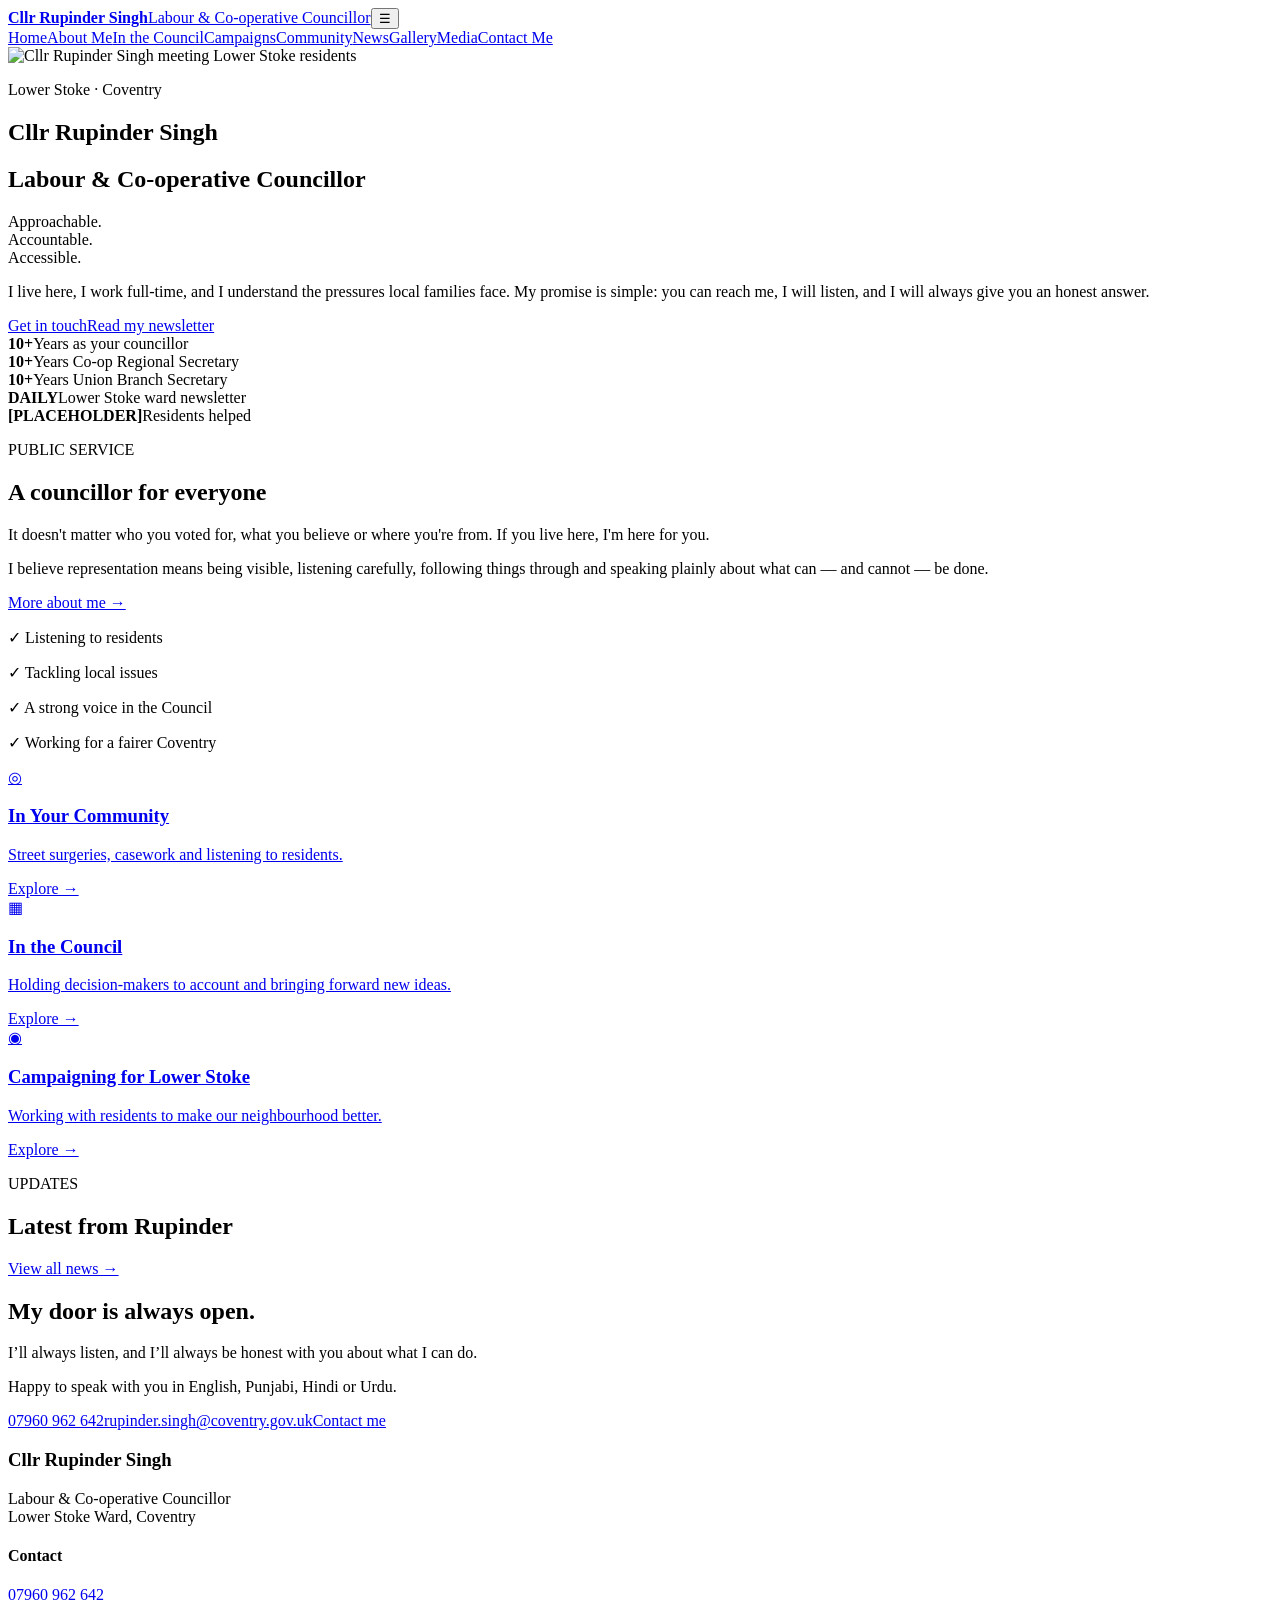
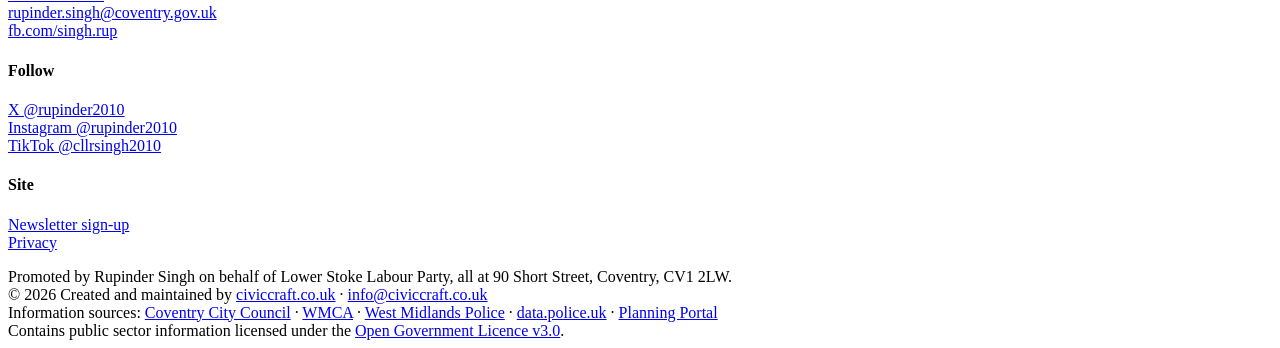
==== index.html @ ddaf294b "Add files via upload" ====
<!doctype html><html lang="en"><head><meta charset="utf-8"><meta name="viewport" content="width=device-width,initial-scale=1"><title>Home | Cllr Rupinder Singh</title><meta name="description" content="Cllr Rupinder Singh, Labour & Co-operative Councillor for Lower Stoke Ward, Coventry."><meta name="theme-color" content="#d5002b"><meta property="og:title" content="Home | Cllr Rupinder Singh"><meta property="og:description" content="Cllr Rupinder Singh, Labour & Co-operative Councillor for Lower Stoke Ward, Coventry."><meta property="og:type" content="website"><meta property="og:image" content="images/hero/rupinder-community.jpg"><meta name="twitter:card" content="summary_large_image"><link rel="icon" href="data:image/svg+xml,<svg xmlns=%22http://www.w3.org/2000/svg%22 viewBox=%220 0 100 100%22><rect width=%22100%22 height=%22100%22 rx=%2220%22 fill=%22%23d5002b%22/><text x=%2250%22 y=%2267%22 font-size=%2250%22 text-anchor=%22middle%22 fill=%22white%22 font-family=%22Arial%22>RS</text></svg>"><link rel="stylesheet" href="css/style.css"></head><body data-current="index.html"><header class="site-header"><a class="brand" href="index.html"><strong>Cllr Rupinder Singh</strong><span>Labour &amp; Co-operative Councillor</span></a><button class="menu" aria-label="Open navigation">☰</button><nav><a href="index.html" data-page="index.html">Home</a><a href="about.html" data-page="about.html">About Me</a><a href="council.html" data-page="council.html">In the Council</a><a href="campaigns.html" data-page="campaigns.html">Campaigns</a><a href="community.html" data-page="community.html">Community</a><a href="news.html" data-page="news.html">News</a><a href="gallery.html" data-page="gallery.html">Gallery</a><a href="media.html" data-page="media.html">Media</a><a class="contact-btn" href="contact.html">Contact Me</a></nav></header><main><section class="hero"><img src="images/hero/rupinder-community.jpg" alt="Cllr Rupinder Singh meeting Lower Stoke residents"><div class="hero-shade"></div><div class="hero-copy"><p class="eyebrow">Lower Stoke · Coventry</p><h1>Cllr Rupinder Singh</h1><h2>Labour &amp; Co-operative Councillor</h2><p class="tagline">Approachable.<br>Accountable.<br>Accessible.</p><p>I live here, I work full-time, and I understand the pressures local families face. My promise is simple: you can reach me, I will listen, and I will always give you an honest answer.</p><div class="actions"><a class="primary" href="contact.html">Get in touch</a><a class="secondary" href="news.html">Read my newsletter</a></div></div></section>
<section class="stats"><div><b>10+</b><span>Years as your councillor</span></div><div><b>10+</b><span>Years Co-op Regional Secretary</span></div><div><b>10+</b><span>Years Union Branch Secretary</span></div><div><b>DAILY</b><span>Lower Stoke ward newsletter</span></div><div><b data-residents-helped>[PLACEHOLDER]</b><span>Residents helped</span></div></section>
<section class="section split"><div><p class="eyebrow red">PUBLIC SERVICE</p><h2>A councillor for everyone</h2><p class="lead">It doesn't matter who you voted for, what you believe or where you're from. If you live here, I'm here for you.</p><p>I believe representation means being visible, listening carefully, following things through and speaking plainly about what can — and cannot — be done.</p><a class="text-link" href="about.html">More about me →</a></div><div class="values"><p>✓ Listening to residents</p><p>✓ Tackling local issues</p><p>✓ A strong voice in the Council</p><p>✓ Working for a fairer Coventry</p></div></section>
<section class="section cards"><a class="feature" href="community.html"><div class="icon">◎</div><h3>In Your Community</h3><p>Street surgeries, casework and listening to residents.</p><span>Explore →</span></a><a class="feature purple" href="council.html"><div class="icon">▦</div><h3>In the Council</h3><p>Holding decision-makers to account and bringing forward new ideas.</p><span>Explore →</span></a><a class="feature" href="campaigns.html"><div class="icon">◉</div><h3>Campaigning for Lower Stoke</h3><p>Working with residents to make our neighbourhood better.</p><span>Explore →</span></a></section>
<section class="section"><div class="section-head"><div><p class="eyebrow red">UPDATES</p><h2>Latest from Rupinder</h2></div><a href="news.html">View all news →</a></div><div id="latest-news" class="news-grid"></div></section>
<section class="open-door"><div><h2>My door is always open.</h2><p>I’ll always listen, and I’ll always be honest with you about what I can do.</p><p>Happy to speak with you in English, Punjabi, Hindi or Urdu.</p></div><div><a href="tel:+447960962642">07960 962 642</a><a href="mailto:rupinder.singh@coventry.gov.uk">rupinder.singh@coventry.gov.uk</a><a class="white-btn" href="contact.html">Contact me</a></div></section></main><footer><div class="footer-main"><div><h3>Cllr Rupinder Singh</h3><p>Labour &amp; Co-operative Councillor<br>Lower Stoke Ward, Coventry</p></div><div><h4>Contact</h4><p><a href="tel:+447960962642">07960 962 642</a><br><a href="mailto:rupinder.singh@coventry.gov.uk">rupinder.singh@coventry.gov.uk</a><br><a target="_blank" rel="noopener" href="https://www.facebook.com/singh.rup">fb.com/singh.rup</a></p></div><div><h4>Follow</h4><p><a target="_blank" rel="noopener" href="https://x.com/rupinder2010">X @rupinder2010</a><br><a target="_blank" rel="noopener" href="https://www.instagram.com/rupinder2010">Instagram @rupinder2010</a><br><a target="_blank" rel="noopener" href="https://www.tiktok.com/@cllrsingh2010">TikTok @cllrsingh2010</a></p></div><div><h4>Site</h4><p><a href="news.html#newsletter">Newsletter sign-up</a><br><a href="privacy.html">Privacy</a></p></div></div><div class="imprint">Promoted by Rupinder Singh on behalf of Lower Stoke Labour Party, all at 90 Short Street, Coventry, CV1 2LW.</div><div class="credits">© 2026 Created and maintained by <a target="_blank" rel="noopener" href="https://www.civiccraft.co.uk/">civiccraft.co.uk</a> · <a href="mailto:info@civiccraft.co.uk">info@civiccraft.co.uk</a><br>Information sources: <a target="_blank" rel="noopener" href="https://www.coventry.gov.uk/">Coventry City Council</a> · <a target="_blank" rel="noopener" href="https://www.wmca.org.uk/">WMCA</a> · <a target="_blank" rel="noopener" href="https://www.westmidlands.police.uk/">West Midlands Police</a> · <a target="_blank" rel="noopener" href="https://data.police.uk/">data.police.uk</a> · <a target="_blank" rel="noopener" href="https://www.planningportal.co.uk/">Planning Portal</a><br>Contains public sector information licensed under the <a target="_blank" rel="noopener" href="https://www.nationalarchives.gov.uk/doc/open-government-licence/version/3/">Open Government Licence v3.0</a>.</div></footer><script src="js/content.js"></script><script src="js/main.js"></script></body></html>
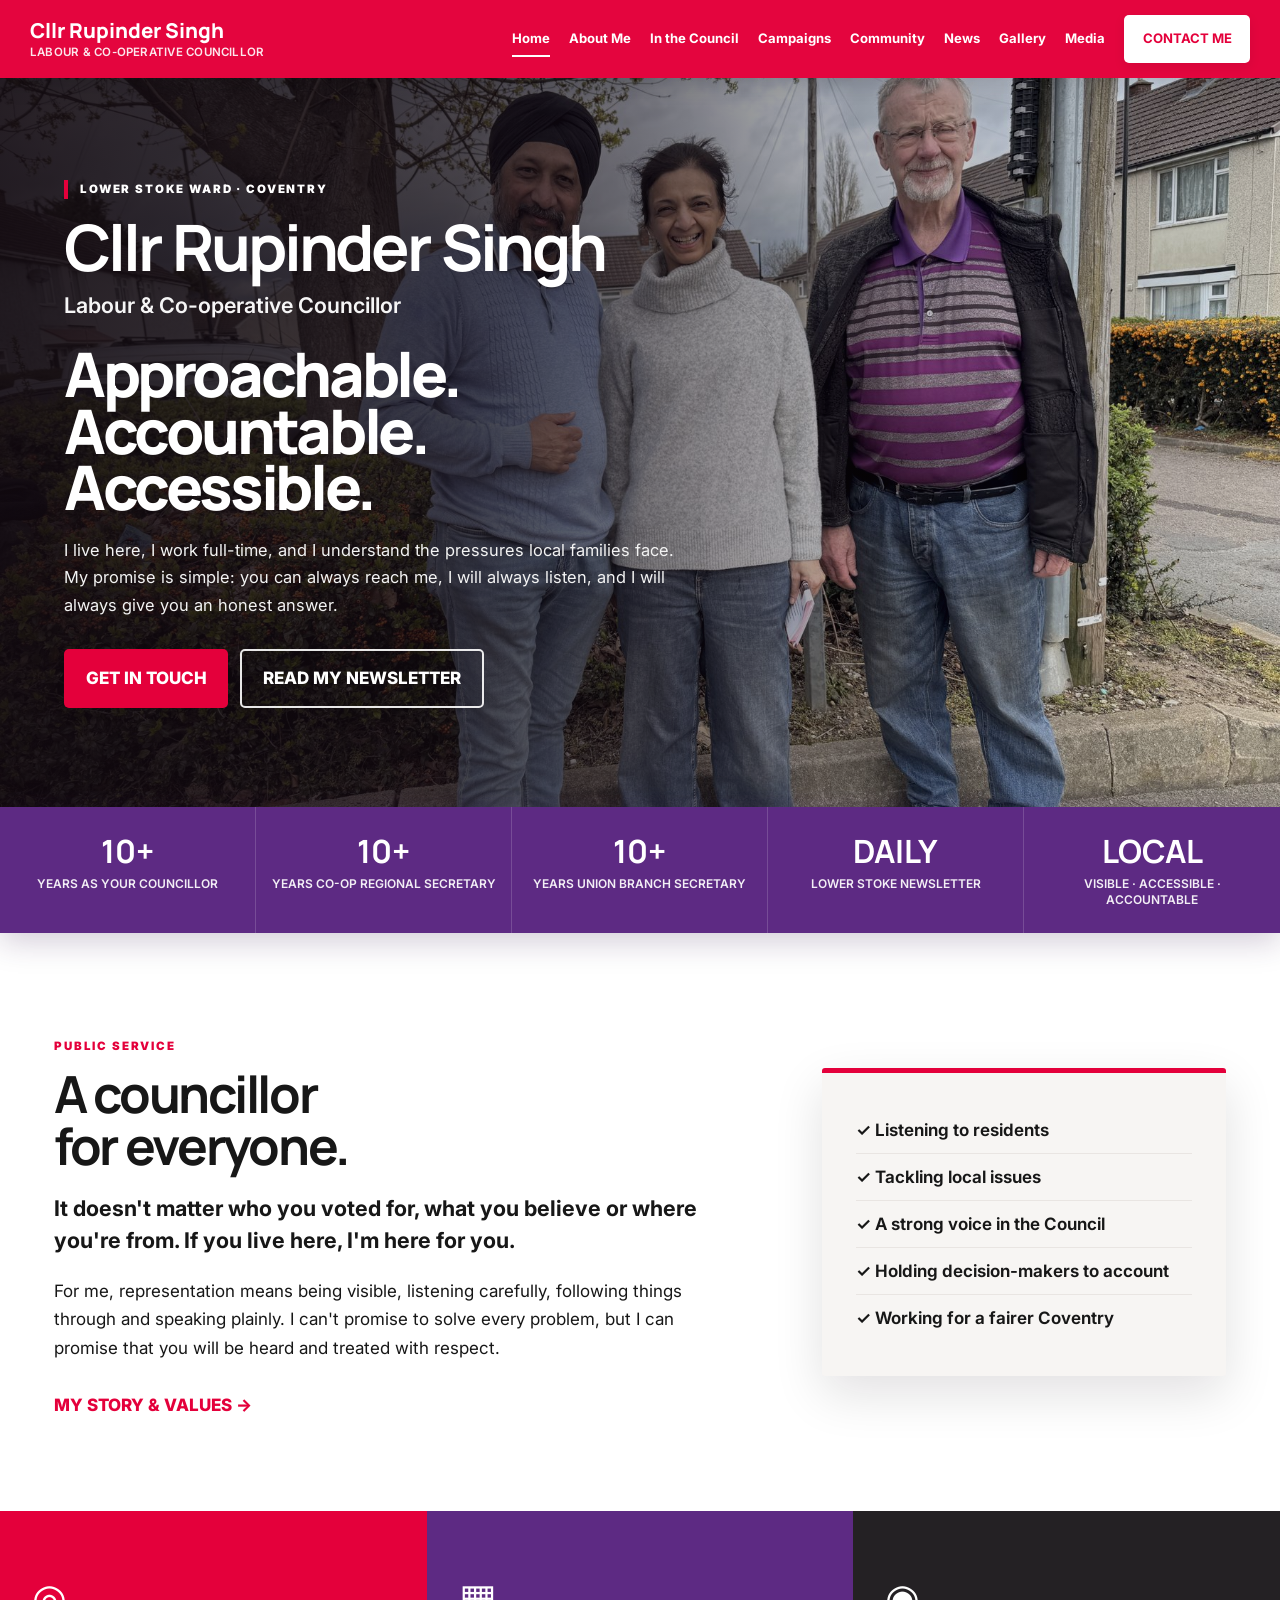
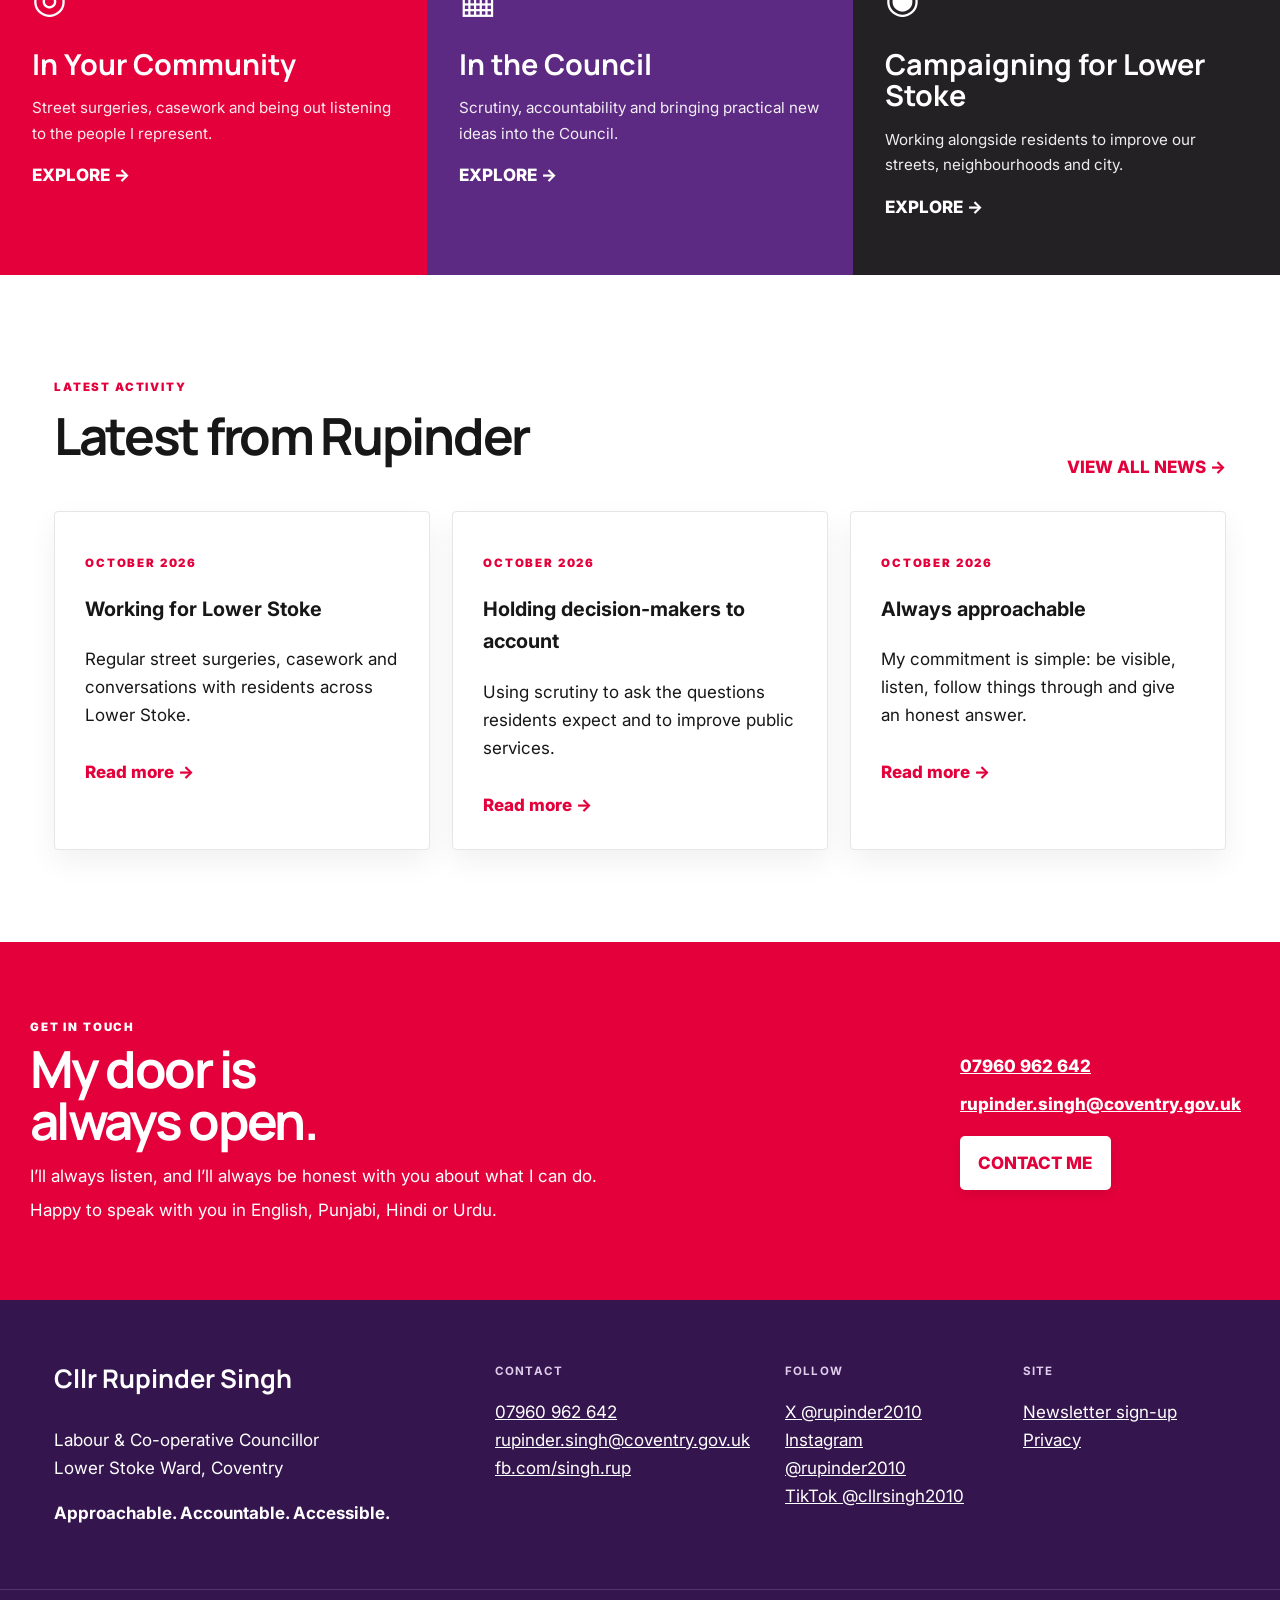
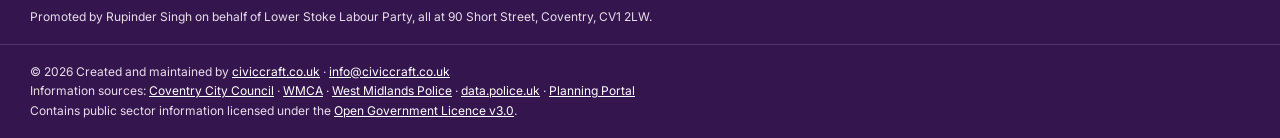
==== commit 8c445323: "Refine homepage to approved mockup layout" ====
--- a/index.html
+++ b/index.html
@@ -1,6 +1 @@
-<!doctype html><html lang="en"><head><meta charset="utf-8"><meta name="viewport" content="width=device-width,initial-scale=1"><title>Home | Cllr Rupinder Singh</title><meta name="description" content="Cllr Rupinder Singh, Labour & Co-operative Councillor for Lower Stoke Ward, Coventry."><meta name="theme-color" content="#d5002b"><meta property="og:title" content="Home | Cllr Rupinder Singh"><meta property="og:description" content="Cllr Rupinder Singh, Labour & Co-operative Councillor for Lower Stoke Ward, Coventry."><meta property="og:type" content="website"><meta property="og:image" content="images/hero/rupinder-community.jpg"><meta name="twitter:card" content="summary_large_image"><link rel="icon" href="data:image/svg+xml,<svg xmlns=%22http://www.w3.org/2000/svg%22 viewBox=%220 0 100 100%22><rect width=%22100%22 height=%22100%22 rx=%2220%22 fill=%22%23d5002b%22/><text x=%2250%22 y=%2267%22 font-size=%2250%22 text-anchor=%22middle%22 fill=%22white%22 font-family=%22Arial%22>RS</text></svg>"><link rel="stylesheet" href="css/style.css"></head><body data-current="index.html"><header class="site-header"><a class="brand" href="index.html"><strong>Cllr Rupinder Singh</strong><span>Labour &amp; Co-operative Councillor</span></a><button class="menu" aria-label="Open navigation">☰</button><nav><a href="index.html" data-page="index.html">Home</a><a href="about.html" data-page="about.html">About Me</a><a href="council.html" data-page="council.html">In the Council</a><a href="campaigns.html" data-page="campaigns.html">Campaigns</a><a href="community.html" data-page="community.html">Community</a><a href="news.html" data-page="news.html">News</a><a href="gallery.html" data-page="gallery.html">Gallery</a><a href="media.html" data-page="media.html">Media</a><a class="contact-btn" href="contact.html">Contact Me</a></nav></header><main><section class="hero"><img src="images/hero/rupinder-community.jpg" alt="Cllr Rupinder Singh meeting Lower Stoke residents"><div class="hero-shade"></div><div class="hero-copy"><p class="eyebrow">Lower Stoke · Coventry</p><h1>Cllr Rupinder Singh</h1><h2>Labour &amp; Co-operative Councillor</h2><p class="tagline">Approachable.<br>Accountable.<br>Accessible.</p><p>I live here, I work full-time, and I understand the pressures local families face. My promise is simple: you can reach me, I will listen, and I will always give you an honest answer.</p><div class="actions"><a class="primary" href="contact.html">Get in touch</a><a class="secondary" href="news.html">Read my newsletter</a></div></div></section>
-<section class="stats"><div><b>10+</b><span>Years as your councillor</span></div><div><b>10+</b><span>Years Co-op Regional Secretary</span></div><div><b>10+</b><span>Years Union Branch Secretary</span></div><div><b>DAILY</b><span>Lower Stoke ward newsletter</span></div><div><b data-residents-helped>[PLACEHOLDER]</b><span>Residents helped</span></div></section>
-<section class="section split"><div><p class="eyebrow red">PUBLIC SERVICE</p><h2>A councillor for everyone</h2><p class="lead">It doesn't matter who you voted for, what you believe or where you're from. If you live here, I'm here for you.</p><p>I believe representation means being visible, listening carefully, following things through and speaking plainly about what can — and cannot — be done.</p><a class="text-link" href="about.html">More about me →</a></div><div class="values"><p>✓ Listening to residents</p><p>✓ Tackling local issues</p><p>✓ A strong voice in the Council</p><p>✓ Working for a fairer Coventry</p></div></section>
-<section class="section cards"><a class="feature" href="community.html"><div class="icon">◎</div><h3>In Your Community</h3><p>Street surgeries, casework and listening to residents.</p><span>Explore →</span></a><a class="feature purple" href="council.html"><div class="icon">▦</div><h3>In the Council</h3><p>Holding decision-makers to account and bringing forward new ideas.</p><span>Explore →</span></a><a class="feature" href="campaigns.html"><div class="icon">◉</div><h3>Campaigning for Lower Stoke</h3><p>Working with residents to make our neighbourhood better.</p><span>Explore →</span></a></section>
-<section class="section"><div class="section-head"><div><p class="eyebrow red">UPDATES</p><h2>Latest from Rupinder</h2></div><a href="news.html">View all news →</a></div><div id="latest-news" class="news-grid"></div></section>
-<section class="open-door"><div><h2>My door is always open.</h2><p>I’ll always listen, and I’ll always be honest with you about what I can do.</p><p>Happy to speak with you in English, Punjabi, Hindi or Urdu.</p></div><div><a href="tel:+447960962642">07960 962 642</a><a href="mailto:rupinder.singh@coventry.gov.uk">rupinder.singh@coventry.gov.uk</a><a class="white-btn" href="contact.html">Contact me</a></div></section></main><footer><div class="footer-main"><div><h3>Cllr Rupinder Singh</h3><p>Labour &amp; Co-operative Councillor<br>Lower Stoke Ward, Coventry</p></div><div><h4>Contact</h4><p><a href="tel:+447960962642">07960 962 642</a><br><a href="mailto:rupinder.singh@coventry.gov.uk">rupinder.singh@coventry.gov.uk</a><br><a target="_blank" rel="noopener" href="https://www.facebook.com/singh.rup">fb.com/singh.rup</a></p></div><div><h4>Follow</h4><p><a target="_blank" rel="noopener" href="https://x.com/rupinder2010">X @rupinder2010</a><br><a target="_blank" rel="noopener" href="https://www.instagram.com/rupinder2010">Instagram @rupinder2010</a><br><a target="_blank" rel="noopener" href="https://www.tiktok.com/@cllrsingh2010">TikTok @cllrsingh2010</a></p></div><div><h4>Site</h4><p><a href="news.html#newsletter">Newsletter sign-up</a><br><a href="privacy.html">Privacy</a></p></div></div><div class="imprint">Promoted by Rupinder Singh on behalf of Lower Stoke Labour Party, all at 90 Short Street, Coventry, CV1 2LW.</div><div class="credits">© 2026 Created and maintained by <a target="_blank" rel="noopener" href="https://www.civiccraft.co.uk/">civiccraft.co.uk</a> · <a href="mailto:info@civiccraft.co.uk">info@civiccraft.co.uk</a><br>Information sources: <a target="_blank" rel="noopener" href="https://www.coventry.gov.uk/">Coventry City Council</a> · <a target="_blank" rel="noopener" href="https://www.wmca.org.uk/">WMCA</a> · <a target="_blank" rel="noopener" href="https://www.westmidlands.police.uk/">West Midlands Police</a> · <a target="_blank" rel="noopener" href="https://data.police.uk/">data.police.uk</a> · <a target="_blank" rel="noopener" href="https://www.planningportal.co.uk/">Planning Portal</a><br>Contains public sector information licensed under the <a target="_blank" rel="noopener" href="https://www.nationalarchives.gov.uk/doc/open-government-licence/version/3/">Open Government Licence v3.0</a>.</div></footer><script src="js/content.js"></script><script src="js/main.js"></script></body></html>+<!doctype html><html lang="en"><head><meta charset="utf-8"><meta name="viewport" content="width=device-width,initial-scale=1"><title>Cllr Rupinder Singh | Lower Stoke, Coventry</title><meta name="description" content="Cllr Rupinder Singh, Labour & Co-operative Councillor for Lower Stoke Ward, Coventry. Approachable. Accountable. Accessible."><meta name="theme-color" content="#e4003b"><meta property="og:title" content="Cllr Rupinder Singh"><meta property="og:description" content="Labour & Co-operative Councillor for Lower Stoke Ward, Coventry."><meta property="og:type" content="website"><meta property="og:image" content="images/hero/rupinder-community.jpg"><meta name="twitter:card" content="summary_large_image"><link rel="icon" href="data:image/svg+xml,<svg xmlns=%22http://www.w3.org/2000/svg%22 viewBox=%220 0 100 100%22><rect width=%22100%22 height=%22100%22 rx=%2215%22 fill=%22%23e4003b%22/><text x=%2250%22 y=%2267%22 font-size=%2250%22 text-anchor=%22middle%22 fill=%22white%22 font-family=%22Arial%22>RS</text></svg>"><link rel="stylesheet" href="css/style.css"></head><body data-current="index.html"><header class="site-header"><a class="brand" href="index.html"><strong>Cllr Rupinder Singh</strong><span>LABOUR &amp; CO-OPERATIVE COUNCILLOR</span></a><button class="menu" aria-label="Open navigation">☰</button><nav><a href="index.html" data-page="index.html">Home</a><a href="about.html" data-page="about.html">About Me</a><a href="council.html" data-page="council.html">In the Council</a><a href="campaigns.html" data-page="campaigns.html">Campaigns</a><a href="community.html" data-page="community.html">Community</a><a href="news.html" data-page="news.html">News</a><a href="gallery.html" data-page="gallery.html">Gallery</a><a href="media.html" data-page="media.html">Media</a><a class="contact-btn" href="contact.html">CONTACT ME</a></nav></header><main><section class="hero"><img src="images/hero/rupinder-community.jpg" alt="Cllr Rupinder Singh in the community"><div class="hero-shade"></div><div class="hero-copy"><p class="eyebrow">LOWER STOKE WARD · COVENTRY</p><h1>Cllr Rupinder Singh</h1><h2>Labour &amp; Co-operative Councillor</h2><p class="tagline">Approachable.<br>Accountable.<br>Accessible.</p><p>I live here, I work full-time, and I understand the pressures local families face. My promise is simple: you can always reach me, I will always listen, and I will always give you an honest answer.</p><div class="actions"><a class="primary" href="contact.html">GET IN TOUCH</a><a class="secondary" href="news.html">READ MY NEWSLETTER</a></div></div></section><section class="stats"><div><b>10+</b><span>YEARS AS YOUR COUNCILLOR</span></div><div><b>10+</b><span>YEARS CO-OP REGIONAL SECRETARY</span></div><div><b>10+</b><span>YEARS UNION BRANCH SECRETARY</span></div><div><b>DAILY</b><span>LOWER STOKE NEWSLETTER</span></div><div><b>LOCAL</b><span>VISIBLE · ACCESSIBLE · ACCOUNTABLE</span></div></section><section class="section split"><div><p class="eyebrow red">PUBLIC SERVICE</p><h2>A councillor<br>for everyone.</h2><p class="lead">It doesn't matter who you voted for, what you believe or where you're from. If you live here, I'm here for you.</p><p>For me, representation means being visible, listening carefully, following things through and speaking plainly. I can't promise to solve every problem, but I can promise that you will be heard and treated with respect.</p><a class="text-link" href="about.html">MY STORY &amp; VALUES →</a></div><div class="values"><p>✓ Listening to residents</p><p>✓ Tackling local issues</p><p>✓ A strong voice in the Council</p><p>✓ Holding decision-makers to account</p><p>✓ Working for a fairer Coventry</p></div></section><section class="section cards"><a class="feature" href="community.html"><div class="icon">◎</div><h3>In Your Community</h3><p>Street surgeries, casework and being out listening to the people I represent.</p><span>EXPLORE →</span></a><a class="feature purple" href="council.html"><div class="icon">▦</div><h3>In the Council</h3><p>Scrutiny, accountability and bringing practical new ideas into the Council.</p><span>EXPLORE →</span></a><a class="feature" href="campaigns.html"><div class="icon">◉</div><h3>Campaigning for Lower Stoke</h3><p>Working alongside residents to improve our streets, neighbourhoods and city.</p><span>EXPLORE →</span></a></section><section class="section"><div class="section-head"><div><p class="eyebrow red">LATEST ACTIVITY</p><h2>Latest from Rupinder</h2></div><a href="news.html">VIEW ALL NEWS →</a></div><div id="latest-news" class="news-grid"></div></section><section class="open-door"><div><p class="eyebrow">GET IN TOUCH</p><h2>My door is<br>always open.</h2><p>I’ll always listen, and I’ll always be honest with you about what I can do.</p><p>Happy to speak with you in English, Punjabi, Hindi or Urdu.</p></div><div><a href="tel:+447960962642">07960 962 642</a><a href="mailto:rupinder.singh@coventry.gov.uk">rupinder.singh@coventry.gov.uk</a><a class="white-btn" href="contact.html">CONTACT ME</a></div></section></main><footer><div class="footer-main"><div><h3>Cllr Rupinder Singh</h3><p>Labour &amp; Co-operative Councillor<br>Lower Stoke Ward, Coventry</p><p><strong>Approachable. Accountable. Accessible.</strong></p></div><div><h4>Contact</h4><p><a href="tel:+447960962642">07960 962 642</a><br><a href="mailto:rupinder.singh@coventry.gov.uk">rupinder.singh@coventry.gov.uk</a><br><a target="_blank" rel="noopener" href="https://www.facebook.com/singh.rup">fb.com/singh.rup</a></p></div><div><h4>Follow</h4><p><a target="_blank" rel="noopener" href="https://x.com/rupinder2010">X @rupinder2010</a><br><a target="_blank" rel="noopener" href="https://www.instagram.com/rupinder2010">Instagram @rupinder2010</a><br><a target="_blank" rel="noopener" href="https://www.tiktok.com/@cllrsingh2010">TikTok @cllrsingh2010</a></p></div><div><h4>Site</h4><p><a href="news.html#newsletter">Newsletter sign-up</a><br><a href="privacy.html">Privacy</a></p></div></div><div class="imprint">Promoted by Rupinder Singh on behalf of Lower Stoke Labour Party, all at 90 Short Street, Coventry, CV1 2LW.</div><div class="credits">© 2026 Created and maintained by <a target="_blank" rel="noopener" href="https://www.civiccraft.co.uk/">civiccraft.co.uk</a> · <a href="mailto:info@civiccraft.co.uk">info@civiccraft.co.uk</a><br>Information sources: <a target="_blank" rel="noopener" href="https://www.coventry.gov.uk/">Coventry City Council</a> · <a target="_blank" rel="noopener" href="https://www.wmca.org.uk/">WMCA</a> · <a target="_blank" rel="noopener" href="https://www.westmidlands.police.uk/">West Midlands Police</a> · <a target="_blank" rel="noopener" href="https://data.police.uk/">data.police.uk</a> · <a target="_blank" rel="noopener" href="https://www.planningportal.co.uk/">Planning Portal</a><br>Contains public sector information licensed under the <a target="_blank" rel="noopener" href="https://www.nationalarchives.gov.uk/doc/open-government-licence/version/3/">Open Government Licence v3.0</a>.</div></footer><script src="js/content.js"></script><script src="js/main.js"></script></body></html>
--- a/css/style.css
+++ b/css/style.css
@@ -0,0 +1,2 @@
+@import url('https://fonts.googleapis.com/css2?family=Inter:wght@400;500;600;700;800;900&family=Manrope:wght@700;800&display=swap');
+:root{--red:#e4003b;--red-dark:#bd0031;--purple:#5d2a83;--purple-dark:#35154e;--ink:#171717;--muted:#666;--paper:#fff;--soft:#f7f5f3;--line:#e9e5e2;--max:1220px;--shadow:0 18px 50px rgba(20,10,20,.12)}*{box-sizing:border-box}html{scroll-behavior:smooth}body{margin:0;font-family:Inter,Arial,sans-serif;color:var(--ink);background:#fff;line-height:1.65;font-size:17px}a{color:inherit}img{max-width:100%;display:block}.site-header{position:sticky;top:0;z-index:100;min-height:78px;display:flex;align-items:center;justify-content:space-between;padding:10px max(24px,calc((100% - var(--max))/2));background:rgba(228,0,59,.98);color:#fff;box-shadow:0 5px 22px rgba(0,0,0,.14);backdrop-filter:blur(10px)}.brand{text-decoration:none;line-height:1.08}.brand strong{display:block;font-family:Manrope,sans-serif;font-size:1.28rem;font-weight:800}.brand span{font-size:.72rem;font-weight:600;opacity:.9;letter-spacing:.02em}.site-header nav{display:flex;gap:19px;align-items:center}.site-header nav a{text-decoration:none;font-size:.82rem;font-weight:700;position:relative}.site-header nav a:not(.contact-btn):after{content:'';position:absolute;left:0;right:100%;bottom:-7px;height:2px;background:#fff;transition:.2s}.site-header nav a:hover:after,.site-header nav a[aria-current=page]:after{right:0}.contact-btn,.primary,.white-btn{display:inline-flex;align-items:center;justify-content:center;padding:.8rem 1.15rem;border-radius:5px;background:#fff;color:var(--red)!important;text-decoration:none;font-weight:800;box-shadow:0 4px 12px rgba(0,0,0,.08)}.menu{display:none;background:transparent;color:#fff;border:0;font-size:1.8rem}.hero{min-height:730px;position:relative;display:flex;align-items:center;overflow:hidden;background:#262126}.hero>img{position:absolute;inset:0;width:100%;height:100%;object-fit:cover;object-position:center 38%;filter:saturate(.95) contrast(1.03)}.hero-shade{position:absolute;inset:0;background:linear-gradient(90deg,rgba(17,9,15,.91) 0%,rgba(17,9,15,.76) 36%,rgba(17,9,15,.34) 64%,rgba(17,9,15,.06) 100%)}.hero-copy{position:relative;z-index:2;width:min(720px,92%);margin-left:max(5%,calc((100% - var(--max))/2));color:#fff;padding:80px 0 90px}.hero .eyebrow{display:inline-block;border-left:4px solid var(--red);padding-left:12px;margin-bottom:12px}.hero h1{font-family:Manrope,sans-serif;font-size:clamp(2.7rem,5vw,4.9rem);line-height:.98;letter-spacing:-.045em;margin:.08em 0 .12em}.hero h2{font-size:clamp(1rem,1.8vw,1.35rem);font-weight:600;margin:.6rem 0 1.4rem;opacity:.96}.tagline{font-family:Manrope,sans-serif;font-size:clamp(2.2rem,4.8vw,4.35rem);font-weight:800;line-height:.92;letter-spacing:-.055em;margin:.35em 0}.tagline br{display:block}.hero-copy>p:not(.eyebrow):not(.tagline){max-width:620px;font-size:1.03rem;color:#f3f3f3}.eyebrow{font-weight:900;letter-spacing:.16em;text-transform:uppercase;font-size:.72rem}.red{color:var(--red)}.actions{display:flex;gap:12px;flex-wrap:wrap;margin-top:30px}.primary{background:var(--red);color:#fff!important;padding:.9rem 1.35rem}.primary:hover{background:var(--red-dark)}.secondary{padding:.84rem 1.3rem;border:2px solid rgba(255,255,255,.9);border-radius:5px;color:#fff;text-decoration:none;font-weight:800;transition:.2s}.secondary:hover{background:#fff;color:var(--ink)}.stats{position:relative;z-index:5;margin-top:-1px;display:grid;grid-template-columns:repeat(5,1fr);background:var(--purple);color:#fff;text-align:center;box-shadow:0 8px 30px rgba(49,19,73,.22)}.stats div{padding:28px 14px 26px;border-right:1px solid rgba(255,255,255,.16)}.stats div:last-child{border:0}.stats b{display:block;font-family:Manrope,sans-serif;font-size:2rem;line-height:1;margin-bottom:9px}.stats span{display:block;font-size:.75rem;font-weight:600;line-height:1.3;opacity:.92}.section{max-width:var(--max);margin:auto;padding:92px 24px}.split{display:grid;grid-template-columns:1.35fr .8fr;gap:85px;align-items:center}.section h2,.content h2{font-family:Manrope,sans-serif;font-size:clamp(2.25rem,4vw,3.65rem);letter-spacing:-.045em;line-height:1.02;margin:.18em 0 .4em}.lead{font-size:1.35rem;font-weight:700;line-height:1.45}.values{background:var(--soft);padding:34px;border-radius:3px;border-top:5px solid var(--red);box-shadow:var(--shadow)}.values p{padding:9px 0;margin:0;border-bottom:1px solid var(--line);font-weight:650}.values p:last-child{border:0}.text-link{display:inline-block;margin-top:12px;color:var(--red);font-weight:800;text-decoration:none}.cards{max-width:none;padding:0;display:grid;grid-template-columns:repeat(3,1fr);gap:0}.feature{min-height:330px;padding:54px max(32px,calc((100vw - var(--max))/6));border-radius:0;background:var(--red);color:#fff;text-decoration:none;box-shadow:none;transition:transform .25s,filter .25s}.feature:nth-child(3){background:#242124}.feature.purple{background:var(--purple)}.feature:hover{filter:brightness(.94);transform:translateY(-5px);z-index:2}.feature h3{font-family:Manrope,sans-serif;font-size:1.8rem;line-height:1.1;margin:18px 0 12px}.feature p{font-size:.95rem;opacity:.92}.feature span{font-weight:800}.icon{font-size:2.5rem}.section-head{display:flex;justify-content:space-between;align-items:end;margin-bottom:30px}.section-head a{color:var(--red);font-weight:800;text-decoration:none}.news-grid{display:grid;grid-template-columns:repeat(3,1fr);gap:22px}.news-card{padding:30px;background:#fff;border:1px solid var(--line);border-radius:4px;box-shadow:0 12px 30px rgba(0,0,0,.06);transition:.2s}.news-card:hover{transform:translateY(-4px);box-shadow:var(--shadow)}.open-door{background:var(--red);color:#fff;padding:70px max(24px,calc((100% - var(--max))/2));display:flex;justify-content:space-between;align-items:center;gap:60px}.open-door h2{font-family:Manrope,sans-serif;font-size:clamp(2.4rem,4vw,4rem);letter-spacing:-.05em;line-height:1;margin:0 0 16px}.open-door p{max-width:650px;margin:6px 0}.open-door div:last-child{display:flex;min-width:290px;flex-direction:column;gap:10px;align-items:flex-start}.open-door a{font-weight:800}.white-btn{margin-top:8px;text-decoration:none}footer{background:var(--purple-dark);color:#fff}.footer-main{max-width:var(--max);margin:auto;padding:58px 24px 45px;display:grid;grid-template-columns:2fr repeat(3,1fr);gap:35px}.footer-main h3{font-family:Manrope,sans-serif;font-size:1.6rem;margin-top:0}.footer-main h4{margin-top:4px;text-transform:uppercase;letter-spacing:.1em;font-size:.72rem;color:#dfcdec}footer a{color:#fff}.imprint,.credits{padding:17px max(24px,calc((100% - var(--max))/2));border-top:1px solid rgba(255,255,255,.14);font-size:.75rem;color:#e7ddeb}.page-hero{padding:100px max(24px,calc((100% - var(--max))/2));background:linear-gradient(125deg,var(--purple-dark),var(--purple));color:#fff}.page-hero h1{font-family:Manrope,sans-serif;font-size:clamp(3rem,6vw,5.6rem);letter-spacing:-.055em;line-height:.95;margin:0}.page-hero p{max-width:700px;font-size:1.15rem}.content{max-width:var(--max);margin:auto;padding:75px 24px}.content-grid{display:grid;grid-template-columns:repeat(3,1fr);gap:22px}.card{background:var(--soft);padding:30px;border-radius:4px;border-top:4px solid var(--red)}.gallery-grid{columns:3 280px;column-gap:18px}.gallery-grid img{margin-bottom:18px;border-radius:3px;width:100%}@media(max-width:980px){.menu{display:block}.site-header nav{display:none;position:absolute;top:100%;left:0;right:0;background:var(--red);padding:22px 24px;flex-direction:column;align-items:flex-start;box-shadow:0 10px 20px #0003}.site-header nav.open{display:flex}.hero{min-height:680px}.hero-shade{background:linear-gradient(90deg,rgba(15,8,13,.9),rgba(15,8,13,.48))}.stats{grid-template-columns:repeat(2,1fr)}.stats div:last-child{grid-column:1/-1}.split,.content-grid,.footer-main{grid-template-columns:1fr}.cards{grid-template-columns:1fr}.feature{min-height:auto;padding:45px 28px}.news-grid{grid-template-columns:1fr}.open-door{flex-direction:column;align-items:flex-start}}@media(max-width:600px){body{font-size:16px}.site-header{min-height:68px}.brand strong{font-size:1.08rem}.brand span{font-size:.65rem}.hero{min-height:720px;align-items:flex-end}.hero>img{object-position:62% center}.hero-shade{background:linear-gradient(0deg,rgba(15,8,13,.97) 0%,rgba(15,8,13,.78) 52%,rgba(15,8,13,.2) 100%)}.hero-copy{padding:185px 0 50px;margin:0 auto;width:88%}.hero h1{font-size:2.55rem}.tagline{font-size:2.65rem}.stats div{padding:23px 10px}.section{padding:68px 22px}.split{gap:38px}.section-head{align-items:flex-start;gap:15px;flex-direction:column}.open-door{padding-top:55px;padding-bottom:55px}.page-hero{padding-top:70px;padding-bottom:70px}.content{padding:55px 22px}}@media(prefers-reduced-motion:reduce){html{scroll-behavior:auto}*{animation:none!important;transition:none!important}}
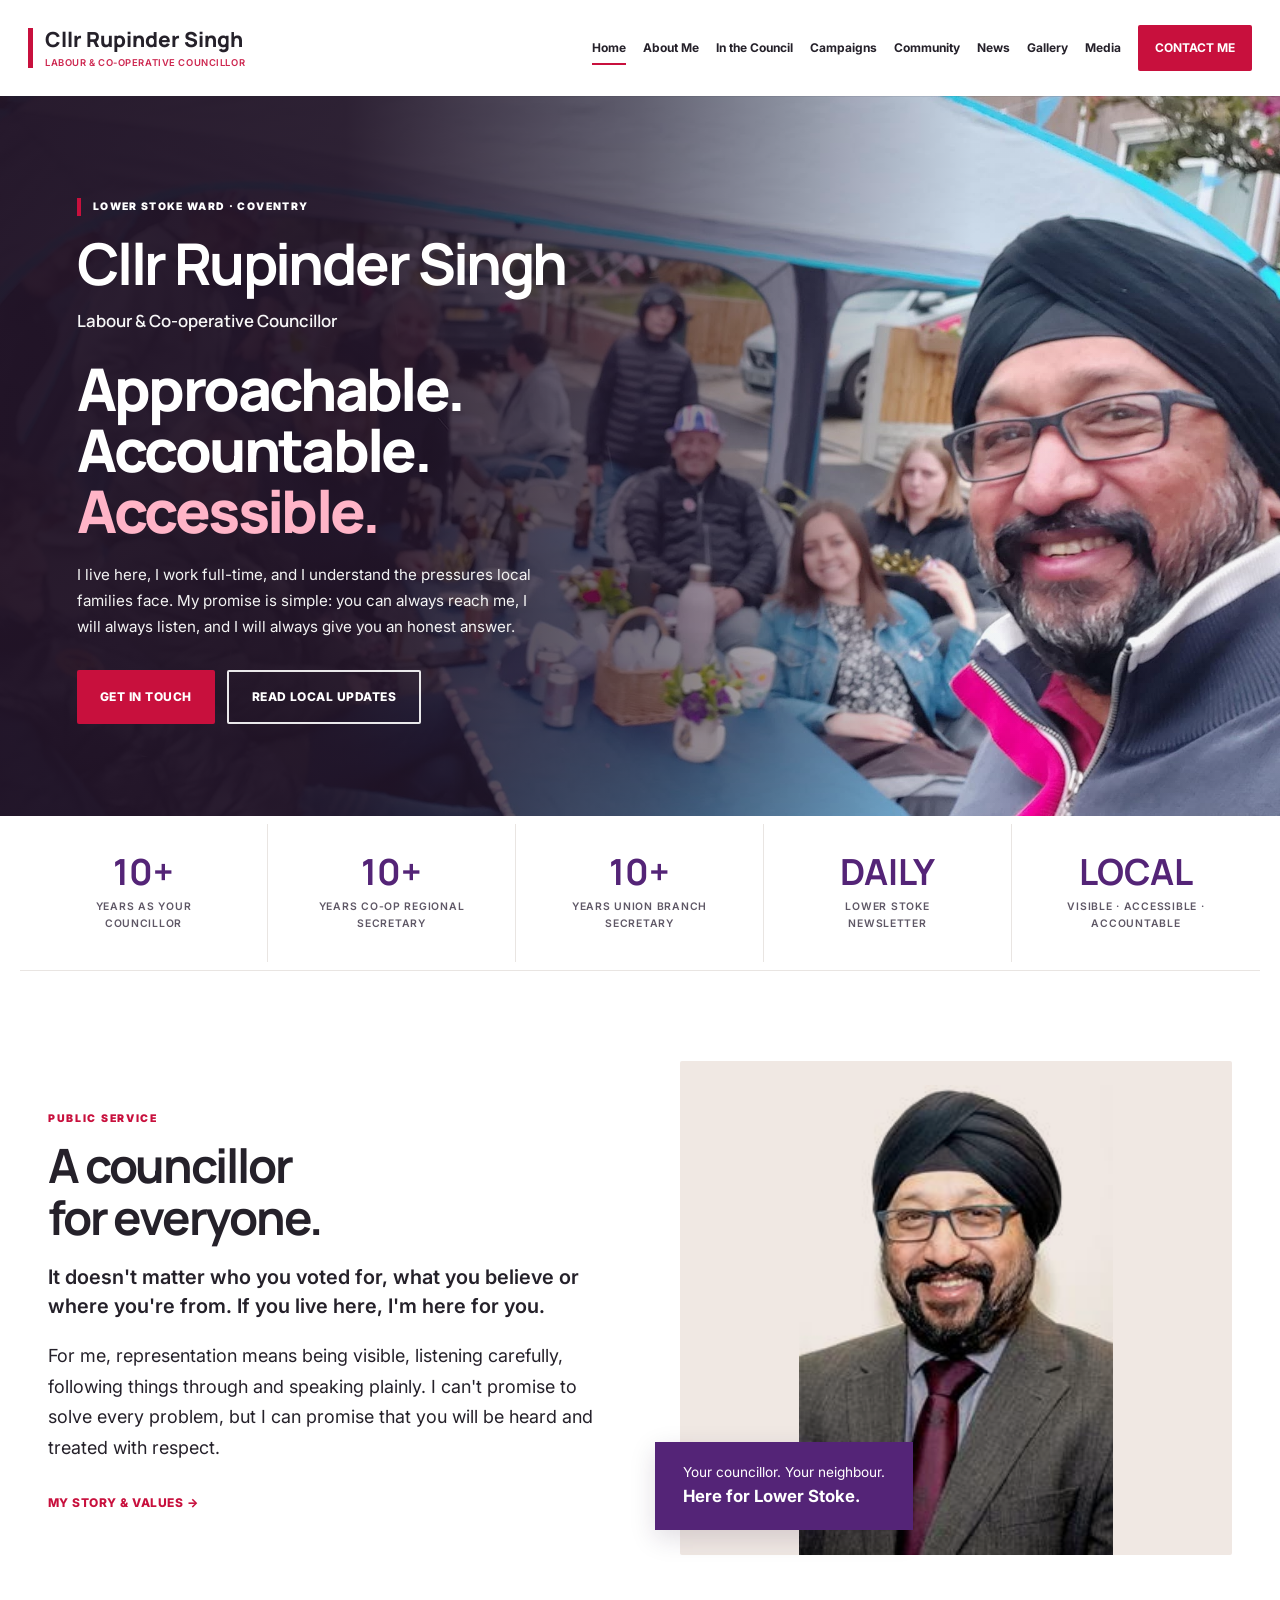
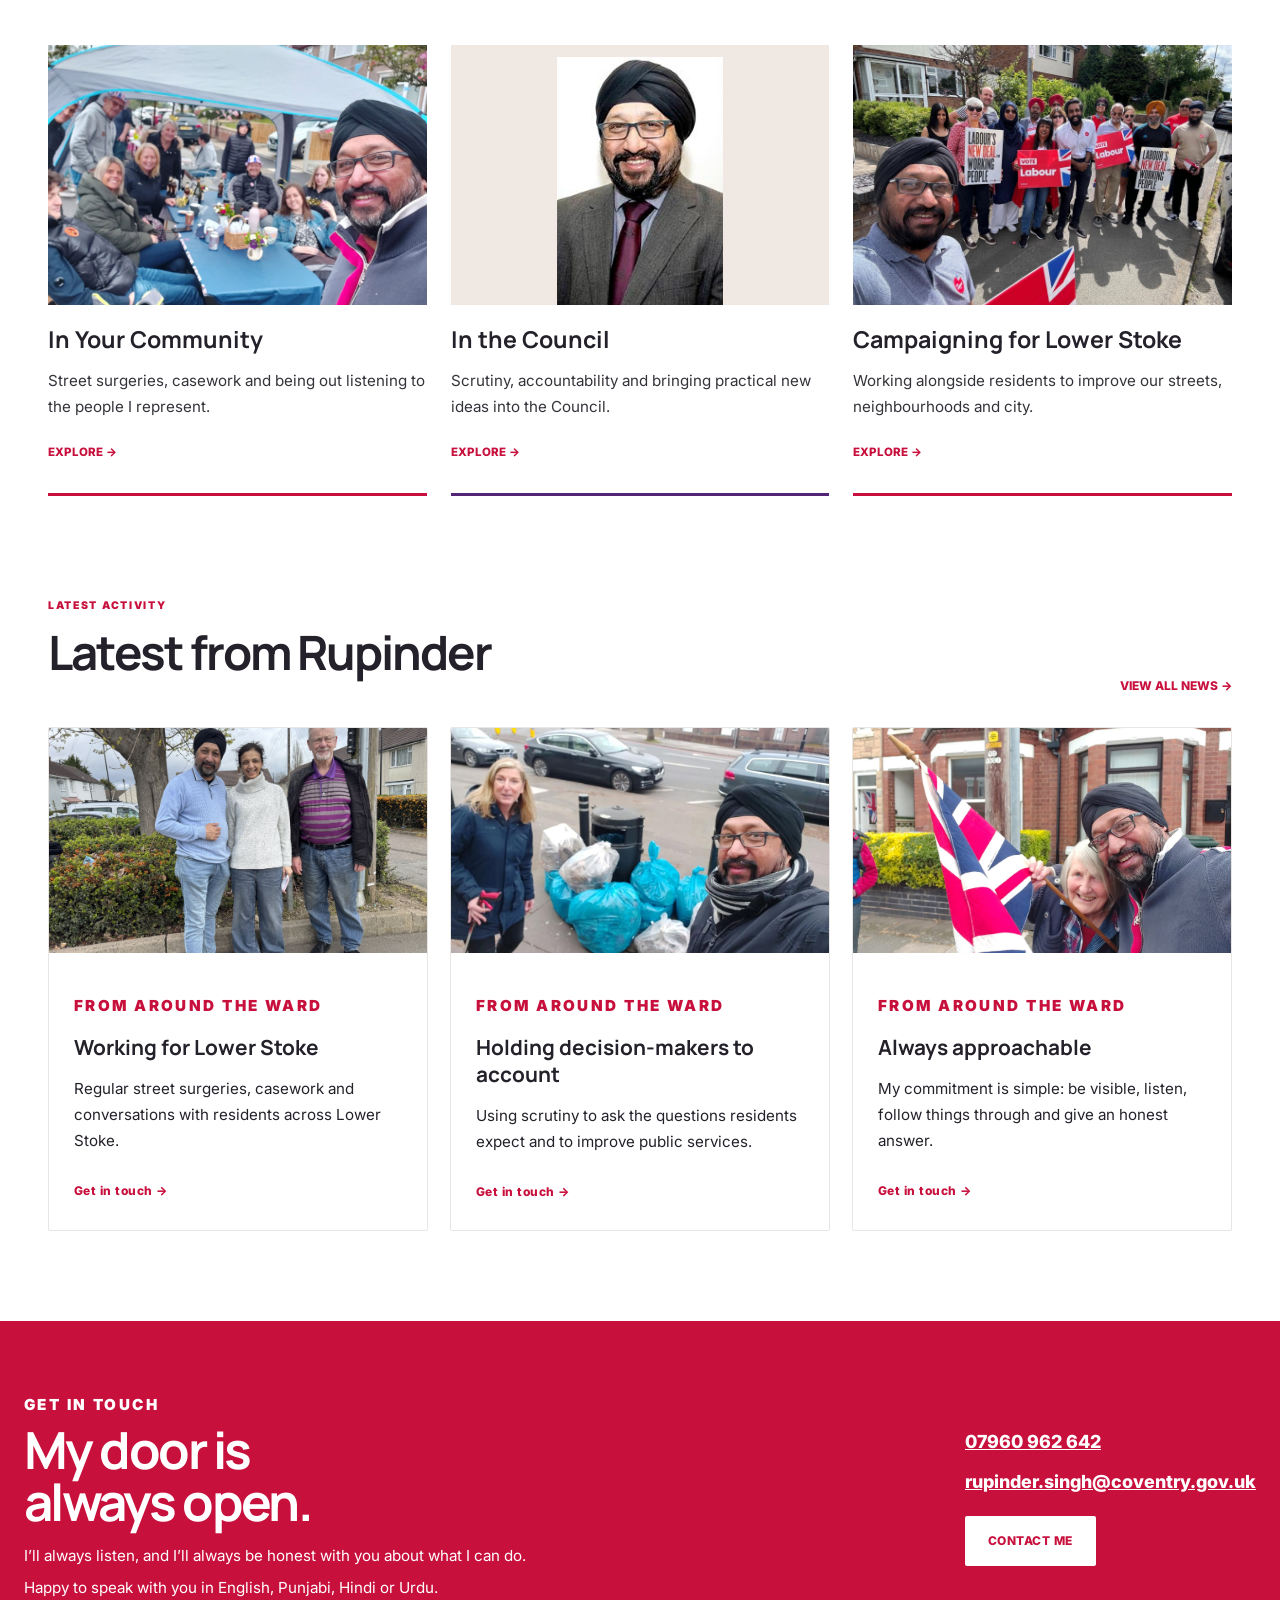
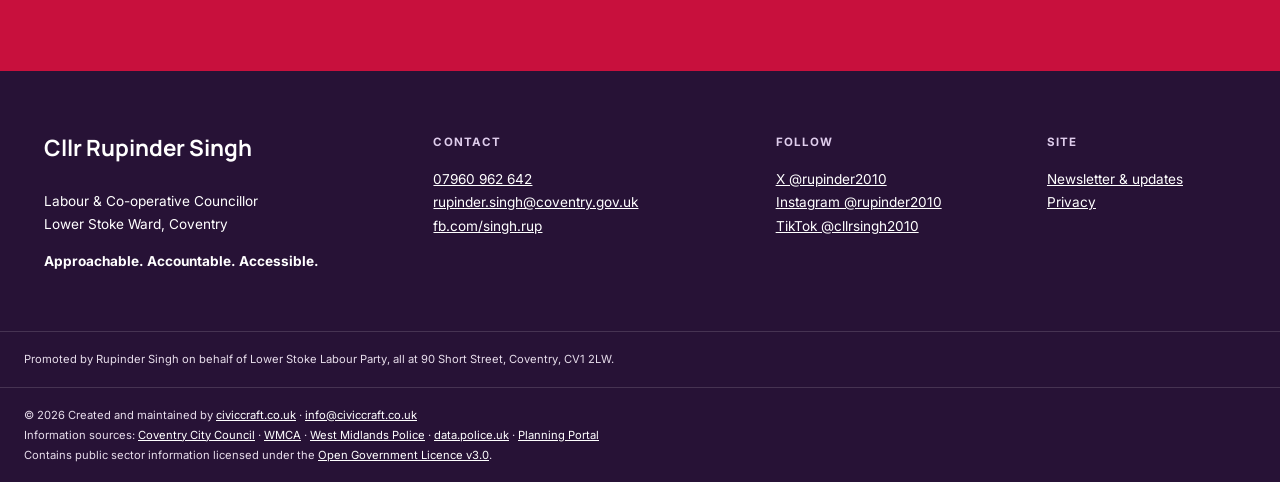
==== commit 9b7d6a58: "Rebuild website around real portraits and community photography" ====
--- a/index.html
+++ b/index.html
@@ -1 +1,2 @@
-<!doctype html><html lang="en"><head><meta charset="utf-8"><meta name="viewport" content="width=device-width,initial-scale=1"><title>Cllr Rupinder Singh | Lower Stoke, Coventry</title><meta name="description" content="Cllr Rupinder Singh, Labour & Co-operative Councillor for Lower Stoke Ward, Coventry. Approachable. Accountable. Accessible."><meta name="theme-color" content="#e4003b"><meta property="og:title" content="Cllr Rupinder Singh"><meta property="og:description" content="Labour & Co-operative Councillor for Lower Stoke Ward, Coventry."><meta property="og:type" content="website"><meta property="og:image" content="images/hero/rupinder-community.jpg"><meta name="twitter:card" content="summary_large_image"><link rel="icon" href="data:image/svg+xml,<svg xmlns=%22http://www.w3.org/2000/svg%22 viewBox=%220 0 100 100%22><rect width=%22100%22 height=%22100%22 rx=%2215%22 fill=%22%23e4003b%22/><text x=%2250%22 y=%2267%22 font-size=%2250%22 text-anchor=%22middle%22 fill=%22white%22 font-family=%22Arial%22>RS</text></svg>"><link rel="stylesheet" href="css/style.css"></head><body data-current="index.html"><header class="site-header"><a class="brand" href="index.html"><strong>Cllr Rupinder Singh</strong><span>LABOUR &amp; CO-OPERATIVE COUNCILLOR</span></a><button class="menu" aria-label="Open navigation">☰</button><nav><a href="index.html" data-page="index.html">Home</a><a href="about.html" data-page="about.html">About Me</a><a href="council.html" data-page="council.html">In the Council</a><a href="campaigns.html" data-page="campaigns.html">Campaigns</a><a href="community.html" data-page="community.html">Community</a><a href="news.html" data-page="news.html">News</a><a href="gallery.html" data-page="gallery.html">Gallery</a><a href="media.html" data-page="media.html">Media</a><a class="contact-btn" href="contact.html">CONTACT ME</a></nav></header><main><section class="hero"><img src="images/hero/rupinder-community.jpg" alt="Cllr Rupinder Singh in the community"><div class="hero-shade"></div><div class="hero-copy"><p class="eyebrow">LOWER STOKE WARD · COVENTRY</p><h1>Cllr Rupinder Singh</h1><h2>Labour &amp; Co-operative Councillor</h2><p class="tagline">Approachable.<br>Accountable.<br>Accessible.</p><p>I live here, I work full-time, and I understand the pressures local families face. My promise is simple: you can always reach me, I will always listen, and I will always give you an honest answer.</p><div class="actions"><a class="primary" href="contact.html">GET IN TOUCH</a><a class="secondary" href="news.html">READ MY NEWSLETTER</a></div></div></section><section class="stats"><div><b>10+</b><span>YEARS AS YOUR COUNCILLOR</span></div><div><b>10+</b><span>YEARS CO-OP REGIONAL SECRETARY</span></div><div><b>10+</b><span>YEARS UNION BRANCH SECRETARY</span></div><div><b>DAILY</b><span>LOWER STOKE NEWSLETTER</span></div><div><b>LOCAL</b><span>VISIBLE · ACCESSIBLE · ACCOUNTABLE</span></div></section><section class="section split"><div><p class="eyebrow red">PUBLIC SERVICE</p><h2>A councillor<br>for everyone.</h2><p class="lead">It doesn't matter who you voted for, what you believe or where you're from. If you live here, I'm here for you.</p><p>For me, representation means being visible, listening carefully, following things through and speaking plainly. I can't promise to solve every problem, but I can promise that you will be heard and treated with respect.</p><a class="text-link" href="about.html">MY STORY &amp; VALUES →</a></div><div class="values"><p>✓ Listening to residents</p><p>✓ Tackling local issues</p><p>✓ A strong voice in the Council</p><p>✓ Holding decision-makers to account</p><p>✓ Working for a fairer Coventry</p></div></section><section class="section cards"><a class="feature" href="community.html"><div class="icon">◎</div><h3>In Your Community</h3><p>Street surgeries, casework and being out listening to the people I represent.</p><span>EXPLORE →</span></a><a class="feature purple" href="council.html"><div class="icon">▦</div><h3>In the Council</h3><p>Scrutiny, accountability and bringing practical new ideas into the Council.</p><span>EXPLORE →</span></a><a class="feature" href="campaigns.html"><div class="icon">◉</div><h3>Campaigning for Lower Stoke</h3><p>Working alongside residents to improve our streets, neighbourhoods and city.</p><span>EXPLORE →</span></a></section><section class="section"><div class="section-head"><div><p class="eyebrow red">LATEST ACTIVITY</p><h2>Latest from Rupinder</h2></div><a href="news.html">VIEW ALL NEWS →</a></div><div id="latest-news" class="news-grid"></div></section><section class="open-door"><div><p class="eyebrow">GET IN TOUCH</p><h2>My door is<br>always open.</h2><p>I’ll always listen, and I’ll always be honest with you about what I can do.</p><p>Happy to speak with you in English, Punjabi, Hindi or Urdu.</p></div><div><a href="tel:+447960962642">07960 962 642</a><a href="mailto:rupinder.singh@coventry.gov.uk">rupinder.singh@coventry.gov.uk</a><a class="white-btn" href="contact.html">CONTACT ME</a></div></section></main><footer><div class="footer-main"><div><h3>Cllr Rupinder Singh</h3><p>Labour &amp; Co-operative Councillor<br>Lower Stoke Ward, Coventry</p><p><strong>Approachable. Accountable. Accessible.</strong></p></div><div><h4>Contact</h4><p><a href="tel:+447960962642">07960 962 642</a><br><a href="mailto:rupinder.singh@coventry.gov.uk">rupinder.singh@coventry.gov.uk</a><br><a target="_blank" rel="noopener" href="https://www.facebook.com/singh.rup">fb.com/singh.rup</a></p></div><div><h4>Follow</h4><p><a target="_blank" rel="noopener" href="https://x.com/rupinder2010">X @rupinder2010</a><br><a target="_blank" rel="noopener" href="https://www.instagram.com/rupinder2010">Instagram @rupinder2010</a><br><a target="_blank" rel="noopener" href="https://www.tiktok.com/@cllrsingh2010">TikTok @cllrsingh2010</a></p></div><div><h4>Site</h4><p><a href="news.html#newsletter">Newsletter sign-up</a><br><a href="privacy.html">Privacy</a></p></div></div><div class="imprint">Promoted by Rupinder Singh on behalf of Lower Stoke Labour Party, all at 90 Short Street, Coventry, CV1 2LW.</div><div class="credits">© 2026 Created and maintained by <a target="_blank" rel="noopener" href="https://www.civiccraft.co.uk/">civiccraft.co.uk</a> · <a href="mailto:info@civiccraft.co.uk">info@civiccraft.co.uk</a><br>Information sources: <a target="_blank" rel="noopener" href="https://www.coventry.gov.uk/">Coventry City Council</a> · <a target="_blank" rel="noopener" href="https://www.wmca.org.uk/">WMCA</a> · <a target="_blank" rel="noopener" href="https://www.westmidlands.police.uk/">West Midlands Police</a> · <a target="_blank" rel="noopener" href="https://data.police.uk/">data.police.uk</a> · <a target="_blank" rel="noopener" href="https://www.planningportal.co.uk/">Planning Portal</a><br>Contains public sector information licensed under the <a target="_blank" rel="noopener" href="https://www.nationalarchives.gov.uk/doc/open-government-licence/version/3/">Open Government Licence v3.0</a>.</div></footer><script src="js/content.js"></script><script src="js/main.js"></script></body></html>+<!DOCTYPE html>
+<html lang="en"><head><meta charset="utf-8"/><meta content="width=device-width,initial-scale=1" name="viewport"/><title>Cllr Rupinder Singh | Lower Stoke, Coventry</title><meta content="Cllr Rupinder Singh, Labour &amp; Co-operative Councillor for Lower Stoke Ward, Coventry. Approachable. Accountable. Accessible." name="description"/><meta content="#e4003b" name="theme-color"/><meta content="Cllr Rupinder Singh" property="og:title"/><meta content="Labour &amp; Co-operative Councillor for Lower Stoke Ward, Coventry." property="og:description"/><meta content="website" property="og:type"/><meta content="images/hero/rupinder-community.jpg" property="og:image"/><meta content="summary_large_image" name="twitter:card"/><link href="data:image/svg+xml,&lt;svg xmlns=%22http://www.w3.org/2000/svg%22 viewBox=%220 0 100 100%22&gt;&lt;rect width=%22100%22 height=%22100%22 rx=%2215%22 fill=%22%23e4003b%22/&gt;&lt;text x=%2250%22 y=%2267%22 font-size=%2250%22 text-anchor=%22middle%22 fill=%22white%22 font-family=%22Arial%22&gt;RS&lt;/text&gt;&lt;/svg&gt;" rel="icon"/><link href="css/style.css" rel="stylesheet"/><link href="css/pages.css" rel="stylesheet"/><link href="css/redesign.css" rel="stylesheet"/></head><body data-current="index.html"><a class="skip-link" href="#main">Skip to content</a><header class="site-header"><a class="brand" href="index.html"><strong>Cllr Rupinder Singh</strong><span>LABOUR &amp; CO-OPERATIVE COUNCILLOR</span></a><button aria-controls="site-navigation" aria-label="Open navigation" class="menu">☰</button><nav id="site-navigation"><a data-page="index.html" href="index.html">Home</a><a data-page="about.html" href="about.html">About Me</a><a data-page="council.html" href="council.html">In the Council</a><a data-page="campaigns.html" href="campaigns.html">Campaigns</a><a data-page="community.html" href="community.html">Community</a><a data-page="news.html" href="news.html">News</a><a data-page="gallery.html" href="gallery.html">Gallery</a><a data-page="media.html" href="media.html">Media</a><a class="contact-btn" href="contact.html">CONTACT ME</a></nav></header><main id="main"><section class="hero"><img alt="Rupinder Singh with neighbours at a community gathering" decoding="async" src="images/hero/486462202_10212234889423274_8778222100285124512_n.jpg"/><div class="hero-shade"></div><div class="hero-copy"><p class="eyebrow">LOWER STOKE WARD · COVENTRY</p><h1>Cllr Rupinder Singh</h1><h2>Labour &amp; Co-operative Councillor</h2><p class="tagline">Approachable.<br/>Accountable.<br/><span>Accessible.</span></p><p>I live here, I work full-time, and I understand the pressures local families face. My promise is simple: you can always reach me, I will always listen, and I will always give you an honest answer.</p><div class="actions"><a class="primary" href="contact.html">GET IN TOUCH</a><a class="secondary" href="news.html#newsletter">READ LOCAL UPDATES</a></div></div></section><section class="stats"><div><b>10+</b><span>YEARS AS YOUR COUNCILLOR</span></div><div><b>10+</b><span>YEARS CO-OP REGIONAL SECRETARY</span></div><div><b>10+</b><span>YEARS UNION BRANCH SECRETARY</span></div><div><b>DAILY</b><span>LOWER STOKE NEWSLETTER</span></div><div><b>LOCAL</b><span>VISIBLE · ACCESSIBLE · ACCOUNTABLE</span></div></section><section class="section split"><div><p class="eyebrow red">PUBLIC SERVICE</p><h2>A councillor<br/>for everyone.</h2><p class="lead">It doesn't matter who you voted for, what you believe or where you're from. If you live here, I'm here for you.</p><p>For me, representation means being visible, listening carefully, following things through and speaking plainly. I can't promise to solve every problem, but I can promise that you will be heard and treated with respect.</p><a class="text-link" href="about.html">MY STORY &amp; VALUES →</a></div><figure class="portrait"><img alt="Portrait of Cllr Rupinder Singh" loading="lazy" src="images/about/bigpic.jpg"/><figcaption>Your councillor. Your neighbour.<br/><strong>Here for Lower Stoke.</strong></figcaption></figure></section><section class="section cards"><a class="feature" href="community.html"><img alt="Neighbours gathered at a community event" loading="lazy" src="images/hero/486462202_10212234889423274_8778222100285124512_n.jpg"/><h3>In Your Community</h3><p>Street surgeries, casework and being out listening to the people I represent.</p><span>EXPLORE →</span></a><a class="feature purple" href="council.html"><img alt="Rupinder Singh, Labour and Co-operative councillor" loading="lazy" src="images/about/bigpic.jpg"/><h3>In the Council</h3><p>Scrutiny, accountability and bringing practical new ideas into the Council.</p><span>EXPLORE →</span></a><a class="feature" href="campaigns.html"><img alt="Rupinder Singh with fellow campaigners" loading="lazy" src="images/campaigns/494102776_10212451913968752_4607790423036842564_n.jpg"/><h3>Campaigning for Lower Stoke</h3><p>Working alongside residents to improve our streets, neighbourhoods and city.</p><span>EXPLORE →</span></a></section><section class="section"><div class="section-head"><div><p class="eyebrow red">LATEST ACTIVITY</p><h2>Latest from Rupinder</h2></div><a href="news.html">VIEW ALL NEWS →</a></div><div class="news-grid" id="latest-news"></div></section><section class="open-door"><div><p class="eyebrow">GET IN TOUCH</p><h2>My door is<br/>always open.</h2><p>I’ll always listen, and I’ll always be honest with you about what I can do.</p><p>Happy to speak with you in English, Punjabi, Hindi or Urdu.</p></div><div><a href="tel:+447960962642">07960 962 642</a><a href="mailto:rupinder.singh@coventry.gov.uk">rupinder.singh@coventry.gov.uk</a><a class="white-btn" href="contact.html">CONTACT ME</a></div></section></main><footer><div class="footer-main"><div><h3>Cllr Rupinder Singh</h3><p>Labour &amp; Co-operative Councillor<br/>Lower Stoke Ward, Coventry</p><p><strong>Approachable. Accountable. Accessible.</strong></p></div><div><h4>Contact</h4><p><a href="tel:+447960962642">07960 962 642</a><br/><a href="mailto:rupinder.singh@coventry.gov.uk">rupinder.singh@coventry.gov.uk</a><br/><a href="https://www.facebook.com/singh.rup" rel="noopener" target="_blank">fb.com/singh.rup</a></p></div><div><h4>Follow</h4><p><a href="https://x.com/rupinder2010" rel="noopener" target="_blank">X @rupinder2010</a><br/><a href="https://www.instagram.com/rupinder2010" rel="noopener" target="_blank">Instagram @rupinder2010</a><br/><a href="https://www.tiktok.com/@cllrsingh2010" rel="noopener" target="_blank">TikTok @cllrsingh2010</a></p></div><div><h4>Site</h4><p><a href="news.html#newsletter">Newsletter & updates</a><br/><a href="privacy.html">Privacy</a></p></div></div><div class="imprint">Promoted by Rupinder Singh on behalf of Lower Stoke Labour Party, all at 90 Short Street, Coventry, CV1 2LW.</div><div class="credits">© 2026 Created and maintained by <a href="https://www.civiccraft.co.uk/" rel="noopener" target="_blank">civiccraft.co.uk</a> · <a href="mailto:info@civiccraft.co.uk">info@civiccraft.co.uk</a><br/>Information sources: <a href="https://www.coventry.gov.uk/" rel="noopener" target="_blank">Coventry City Council</a> · <a href="https://www.wmca.org.uk/" rel="noopener" target="_blank">WMCA</a> · <a href="https://www.westmidlands.police.uk/" rel="noopener" target="_blank">West Midlands Police</a> · <a href="https://data.police.uk/" rel="noopener" target="_blank">data.police.uk</a> · <a href="https://www.planningportal.co.uk/" rel="noopener" target="_blank">Planning Portal</a><br/>Contains public sector information licensed under the <a href="https://www.nationalarchives.gov.uk/doc/open-government-licence/version/3/" rel="noopener" target="_blank">Open Government Licence v3.0</a>.</div></footer><script src="js/content.js"></script><script src="js/main.js"></script></body></html>
--- a/css/pages.css
+++ b/css/pages.css
@@ -0,0 +1 @@
+.simple-hero{position:relative;overflow:hidden;padding:100px max(24px,calc((100% - 1220px)/2));background:linear-gradient(125deg,#35154e 0%,#5d2a83 62%,#e4003b 160%);color:#fff}.simple-hero:after{content:'';position:absolute;width:380px;height:380px;border:80px solid rgba(255,255,255,.05);border-radius:50%;right:-100px;top:-170px}.simple-hero>*{position:relative;z-index:1;max-width:850px}.simple-hero h1{font-family:Manrope,Inter,sans-serif;font-size:clamp(3rem,6vw,5.5rem);letter-spacing:-.055em;line-height:.95;margin:.12em 0 .3em}.simple-hero p:last-child{font-size:1.16rem;max-width:720px}.page-hero{display:grid;grid-template-columns:1.1fr .9fr;gap:55px;align-items:center}.page-hero>img{width:100%;height:420px;object-fit:cover;border-radius:4px;box-shadow:0 20px 50px rgba(0,0,0,.22)}.mini-grid{display:grid;grid-template-columns:repeat(3,1fr);gap:22px}.mini-grid article{padding:32px;background:#f7f5f3;border-top:5px solid #e4003b;box-shadow:0 10px 30px rgba(0,0,0,.06)}.mini-grid article:nth-child(even){border-color:#5d2a83}.mini-grid h3{font-family:Manrope,Inter,sans-serif;font-size:1.45rem;line-height:1.15;margin:0 0 12px}.chips{display:flex;flex-wrap:wrap;gap:12px}.chips span{background:#5d2a83;color:#fff;padding:10px 16px;border-radius:999px;font-weight:700;font-size:.9rem}.said-grid{display:grid;grid-template-columns:1fr 1fr;gap:0;margin-top:30px}.said-grid article{padding:38px;background:#f7f5f3}.said-grid article:last-child{background:#e4003b;color:#fff}.said-grid b{font-family:Manrope,Inter,sans-serif;font-size:1.6rem}.note{font-size:.85rem;color:#777}.inline{margin-top:14px}.newsletter{padding:70px max(24px,calc((100% - 1220px)/2));background:#5d2a83;color:#fff}.newsletter h2{font-family:Manrope,Inter,sans-serif;font-size:clamp(2rem,4vw,3.4rem);margin:0 0 10px}.newsletter form{display:flex;gap:10px;max-width:650px;margin-top:24px}.newsletter label{flex:1;font-weight:700}.newsletter input{display:block;width:100%;margin-top:7px;padding:14px;border:0;border-radius:4px;font:inherit}.newsletter button,.contact-form button,.filters button{border:0;border-radius:4px;padding:13px 18px;background:#e4003b;color:#fff;font:inherit;font-weight:800;cursor:pointer}.newsletter .note{color:#e9dff0}.filters{display:flex;flex-wrap:wrap;gap:9px;margin-bottom:28px}.filters button{background:#eee;color:#222}.filters button:hover,.filters button.active{background:#e4003b;color:#fff}.gallery-grid figure{break-inside:avoid;margin:0 0 18px;position:relative;cursor:pointer}.gallery-grid figure img{margin:0}.gallery-grid figcaption{position:absolute;left:0;right:0;bottom:0;padding:30px 14px 12px;background:linear-gradient(transparent,rgba(0,0,0,.75));color:#fff;font-size:.8rem}dialog#lightbox{width:min(1000px,92vw);border:0;padding:10px;background:#111;color:#fff}dialog#lightbox::backdrop{background:rgba(0,0,0,.86)}dialog#lightbox img{max-height:78vh;margin:auto}dialog#lightbox button{position:absolute;right:15px;top:15px;border:0;border-radius:50%;width:40px;height:40px;font-size:1.6rem;background:#fff;z-index:2}.contact-grid{display:grid;grid-template-columns:.8fr 1.2fr;gap:70px}.contact-grid>div{font-size:1.08rem}.contact-grid>div a{color:#e4003b;font-weight:800}.contact-form{background:#f7f5f3;padding:35px;border-top:5px solid #e4003b;box-shadow:0 12px 35px rgba(0,0,0,.08)}.contact-form h2{margin-top:0}.contact-form label{display:block;font-weight:700;margin:13px 0}.contact-form input,.contact-form textarea{display:block;width:100%;margin-top:6px;padding:13px;border:1px solid #d8d3cf;border-radius:3px;font:inherit;background:#fff}.contact-form button{margin-top:8px}.content h1{font-family:Manrope,Inter,sans-serif;font-size:clamp(2.5rem,5vw,4.5rem)}@media(max-width:900px){.page-hero,.mini-grid,.said-grid,.contact-grid{grid-template-columns:1fr}.page-hero>img{height:330px}.simple-hero{padding-top:75px;padding-bottom:75px}.newsletter form{flex-direction:column}.contact-grid{gap:35px}}
--- a/css/redesign.css
+++ b/css/redesign.css
@@ -0,0 +1,6 @@
+/* Photo-led presentation shared by every page. */
+:root{--red:#c8103d;--red-dark:#a40b31;--purple:#542477;--purple-dark:#271236;--ink:#25212a;--muted:#625a65;--soft:#f7f4f0;--max:1240px}
+body{font-size:18px;line-height:1.7;background:#fff}h1,h2,h3{font-family:Manrope,Arial,sans-serif}a,button,input,textarea{touch-action:manipulation}a:focus-visible,button:focus-visible,input:focus-visible,textarea:focus-visible,[tabindex]:focus-visible{outline:3px solid #007c91;outline-offset:5px}.skip-link{position:fixed;top:-100px;left:12px;background:#fff;color:#222;padding:12px 20px;z-index:200}.skip-link:focus{top:10px}.site-header{min-height:96px;background:#fff;color:var(--ink);box-shadow:0 1px 0 #25212a18;padding:18px max(28px,calc((100% - 1340px)/2));gap:24px;backdrop-filter:none}.brand{border-left:5px solid var(--red);padding-left:12px;flex-shrink:0}.brand strong{font-size:1.3rem}.brand span{display:block;color:var(--red);font-size:.59rem;letter-spacing:.06em;margin-top:7px}.site-header nav{gap:17px}.site-header nav a{font-size:.75rem}.site-header nav a:not(.contact-btn):after{background:var(--red)}.contact-btn{background:var(--red);color:#fff!important;border-radius:2px;box-shadow:none;padding:13px 17px}.menu{color:var(--red);cursor:pointer}.hero{min-height:720px;align-items:center}.hero>img{object-position:75% 43%;filter:none}.hero-shade{background:linear-gradient(90deg,#211326f5 0%,#211326ed 27%,#2113269c 50%,#2113260a 76%)}.hero-copy{width:600px;max-width:88%;padding:72px 0;margin-left:max(6%,calc((100% - var(--max))/2))}.hero h1{font-size:clamp(2.7rem,4.5vw,4rem);line-height:1.1}.hero h2{font-size:1.05rem;line-height:1.5;max-width:350px;margin:12px 0 25px}.tagline{font-size:clamp(2.5rem,4.6vw,4.25rem);line-height:1.04;letter-spacing:-.045em}.tagline span{color:#ffb4c7}.hero-copy>p:not(.eyebrow):not(.tagline){max-width:470px;font-size:.95rem}.hero .eyebrow{font-size:.65rem;letter-spacing:.13em}.primary,.secondary,.white-btn{font-size:.75rem;letter-spacing:.04em;padding:15px 23px;border-radius:2px;box-shadow:none}.stats{background:#fff;color:var(--ink);margin:0 auto;max-width:var(--max);box-shadow:none;border-bottom:1px solid var(--line);padding:8px 0}.stats div{padding:30px 18px;border-color:var(--line)}.stats b{color:var(--purple);font-size:2.25rem}.stats span{font-size:.65rem;line-height:1.6;max-width:155px;margin:auto;letter-spacing:.07em;color:#514959}.section{padding:90px 28px}.split{grid-template-columns:1fr 1fr;gap:80px}.section h2{font-size:clamp(2.2rem,3.7vw,3.35rem);line-height:1.1}.lead{font-weight:600;font-size:1.25rem}.eyebrow{font-size:.66rem}.portrait{position:relative;margin:0;background:#f0e8e3;padding:24px 40px 0;border-radius:2px}.portrait img{height:470px;width:100%;object-fit:contain;object-position:center bottom;mix-blend-mode:multiply}.portrait figcaption{position:absolute;bottom:25px;left:-25px;background:var(--purple);color:#fff;padding:20px 28px;font-size:.85rem;line-height:1.6;box-shadow:0 8px 24px #27123625}.portrait strong{font-size:1.05rem}.text-link{font-size:.75rem;letter-spacing:.04em;text-underline-offset:5px}.text-link:hover{text-decoration:underline}.cards{max-width:var(--max);margin:0 auto;padding:0 28px;gap:24px}.feature,.feature.purple,.feature:nth-child(3){min-height:0;padding:0 0 28px;background:#fff;color:var(--ink);border-bottom:3px solid var(--red)}.feature:nth-child(2){border-color:var(--purple)}.feature:hover{transform:translateY(-3px);filter:none}.feature>img{width:100%;height:260px;object-fit:cover}.feature:nth-child(2)>img{object-fit:contain;background:#f0e8e3;padding:12px 0 0}.feature h3{font-size:1.45rem;margin:22px 0 10px}.feature p{font-size:.95rem}.feature span{font-size:.72rem;color:var(--red)}.news-card{padding:0;border:1px solid var(--line);box-shadow:none;border-radius:2px;overflow:hidden}.news-card>img{height:225px;object-fit:cover;width:100%}.card-copy{padding:25px}.card-copy h3{font-size:1.3rem;line-height:1.3;margin:12px 0}.card-copy p{font-size:.95rem}.news-card:hover{box-shadow:0 12px 30px #2712360d}.section-head a{font-size:.75rem}.open-door{background:var(--red);padding-top:65px;padding-bottom:65px}.open-door h2{font-size:clamp(2.6rem,4vw,4rem)}.open-door p{font-size:.95rem;max-width:520px}.open-door div:last-child a{overflow-wrap:anywhere}.footer-main{font-size:.85rem;grid-template-columns:1.5fr 1.3fr 1fr .8fr}.footer-main h3{font-size:1.4rem}.imprint,.credits{font-size:.7rem;line-height:1.8}.photo-hero{background:var(--soft);color:var(--ink);padding:60px max(28px,calc((100% - var(--max))/2));gap:65px;grid-template-columns:1.1fr 1fr}.photo-hero h1{font-size:clamp(2.5rem,4.2vw,4.2rem);line-height:1.07}.photo-hero .eyebrow{color:var(--red)}.photo-hero p{font-size:1rem}.photo-hero>img{height:440px;border-radius:2px;box-shadow:none;object-position:center}.portrait-hero>img{object-fit:contain;mix-blend-mode:multiply}.simple-hero{background:var(--purple-dark);padding-top:75px;padding-bottom:75px}.simple-hero:after{display:none}.simple-hero h1{font-size:clamp(2.8rem,5vw,4.5rem);line-height:1.1}.mini-grid article{box-shadow:none;background:var(--soft);padding:28px;border-top-width:3px}.mini-grid article h3{font-size:1.3rem;line-height:1.35}.mini-grid article p{font-size:.95rem}#campaign-grid article{padding:0;border:1px solid var(--line);background:#fff;overflow:hidden}#campaign-grid article>img{height:230px;width:100%;object-fit:cover}.press-photos{display:grid;grid-template-columns:1fr 1fr;gap:25px;margin-top:30px;max-width:700px}.press-photos a{text-decoration:none;background:var(--soft);font-weight:700;font-size:.85rem}.press-photos img{width:100%;height:300px;object-fit:contain;padding-top:20px}.press-photos span{display:block;padding:20px;color:var(--red)}.contact-form{box-shadow:none}.contact-form h2{font-size:2rem}.contact-form button{background:var(--red);font-size:.95rem}.contact-grid a{overflow-wrap:anywhere}.note{color:#605967}.newsletter{background:var(--purple);padding-top:60px;padding-bottom:60px}.newsletter p{max-width:700px}.prose{max-width:850px}.prose h2{font-size:1.8rem;margin-top:1.5em}.prose h2:first-child{margin-top:0}.gallery-grid figure{border-radius:2px;overflow:hidden}.gallery-grid img{transition:transform .25s}.gallery-grid figure:hover img{transform:scale(1.025)}.gallery-grid figcaption{line-height:1.4;padding-top:55px}.filters button{font-size:.85rem}.chips span{font-size:.85rem}
+@media(min-width:981px) and (max-width:1200px){.site-header{padding:16px 22px;gap:15px}.site-header nav{gap:11px}.site-header nav a{font-size:.65rem}.brand strong{font-size:1.1rem}.brand span{font-size:.52rem}.contact-btn{padding:12px}.hero-copy{width:550px}}
+@media(max-width:980px){.site-header{min-height:80px}.site-header nav{background:#fff;color:var(--ink);align-items:stretch;max-height:calc(100dvh - 80px);overflow:auto;gap:0;padding:10px 28px}.site-header nav a{padding:11px 0;font-size:.9rem}.site-header nav .contact-btn{padding:12px 20px;margin:10px 0}.stats{grid-template-columns:repeat(3,1fr)}.stats div:last-child{grid-column:auto}.split{gap:40px}.cards{grid-template-columns:repeat(3,1fr);gap:18px}.feature>img{height:200px}.feature h3{font-size:1.15rem}.feature p{font-size:.85rem}.photo-hero{gap:30px}.photo-hero>img{height:360px}.news-grid{grid-template-columns:repeat(2,1fr)}.footer-main{grid-template-columns:1fr 1fr}.portrait{padding:16px 18px 0}.portrait img{height:400px}.portrait figcaption{left:-10px;padding:15px 20px}.contact-grid{grid-template-columns:1fr}}
+@media(max-width:650px){body{font-size:17px}.site-header{min-height:76px;padding:16px 20px}.brand strong{font-size:1.13rem}.hero{min-height:800px;align-items:flex-end}.hero>img{object-position:66% top;height:48%;object-fit:cover}.hero-shade{background:linear-gradient(0deg,#211326 0%,#211326 48%,#21132600 78%)}.hero-copy{padding:280px 0 36px;margin:0 auto;width:88%;max-width:none}.hero h1{font-size:2.25rem}.hero h2{font-size:.9rem;margin-bottom:16px}.tagline{font-size:2.7rem;margin:15px 0}.hero-copy>p:not(.eyebrow):not(.tagline){font-size:.9rem}.hero .eyebrow{font-size:.58rem}.actions{gap:10px;margin-top:22px}.primary,.secondary,.white-btn{padding:13px 17px;font-size:.68rem}.stats{grid-template-columns:1fr 1fr;margin:0 20px}.stats div{padding:24px 10px}.stats div:last-child{grid-column:1/-1}.stats b{font-size:1.8rem}.section{padding:58px 22px}.split,.photo-hero{grid-template-columns:1fr;gap:32px}.section h2{font-size:2.35rem}.lead{font-size:1.15rem}.portrait{margin:0 12px}.portrait img{height:350px}.portrait figcaption{bottom:20px}.cards{grid-template-columns:1fr;padding:0 22px;gap:30px}.feature>img{height:280px}.feature h3{font-size:1.5rem}.feature p{font-size:1rem}.news-grid{grid-template-columns:1fr}.news-card>img{height:245px}.section-head{gap:10px}.open-door{gap:25px;padding:50px 22px}.open-door div:last-child{min-width:0;width:100%;font-size:.95rem}.footer-main{padding:45px 22px;grid-template-columns:1fr;gap:20px}.imprint,.credits{padding-left:22px;padding-right:22px}.photo-hero{padding:35px 22px 0;gap:22px}.photo-hero h1{font-size:2.6rem}.photo-hero>img{height:300px;object-position:center}.portrait-hero>img{height:320px}.press-photos{gap:15px}.press-photos img{height:220px}.press-photos span{padding:15px}.newsletter{padding:45px 22px}.contact-form{padding:24px}.simple-hero{padding:55px 22px}.prose h2{font-size:1.75rem}.gallery-grid{columns:1}.mini-grid{grid-template-columns:1fr}}
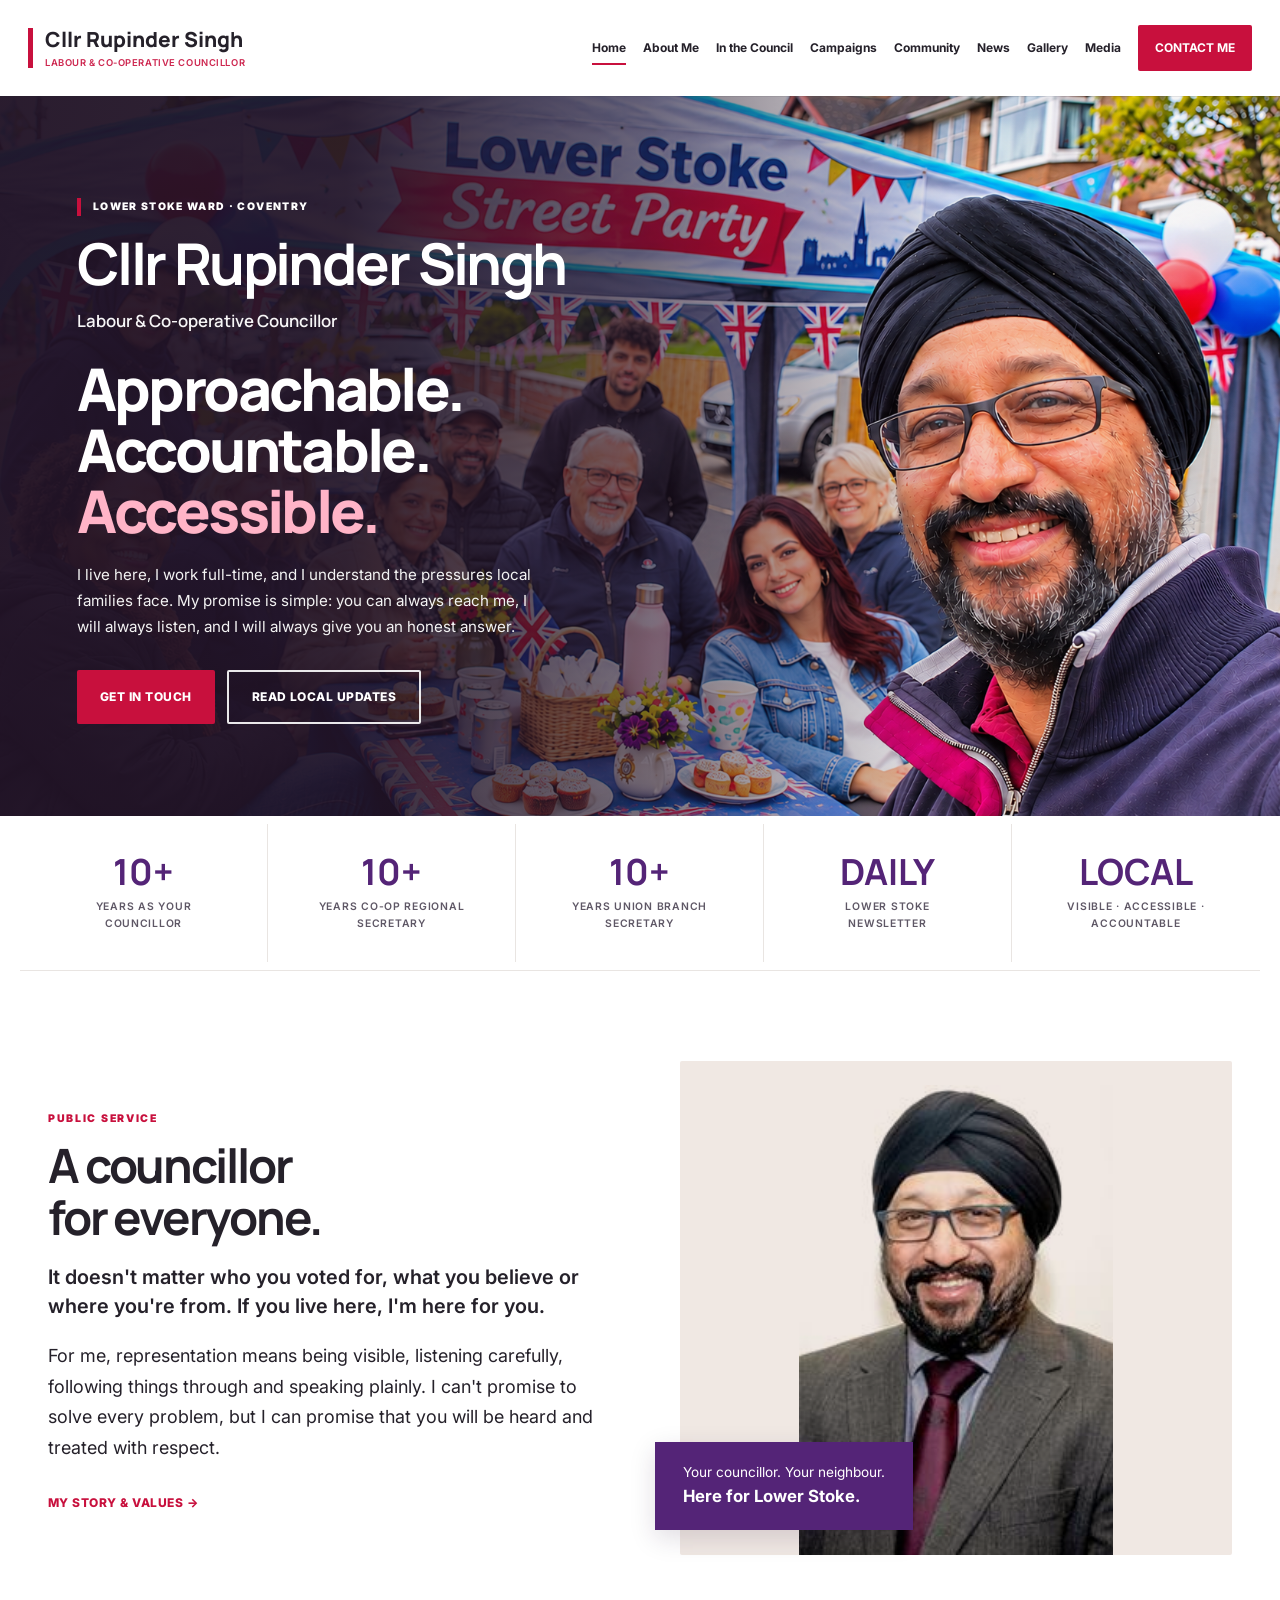
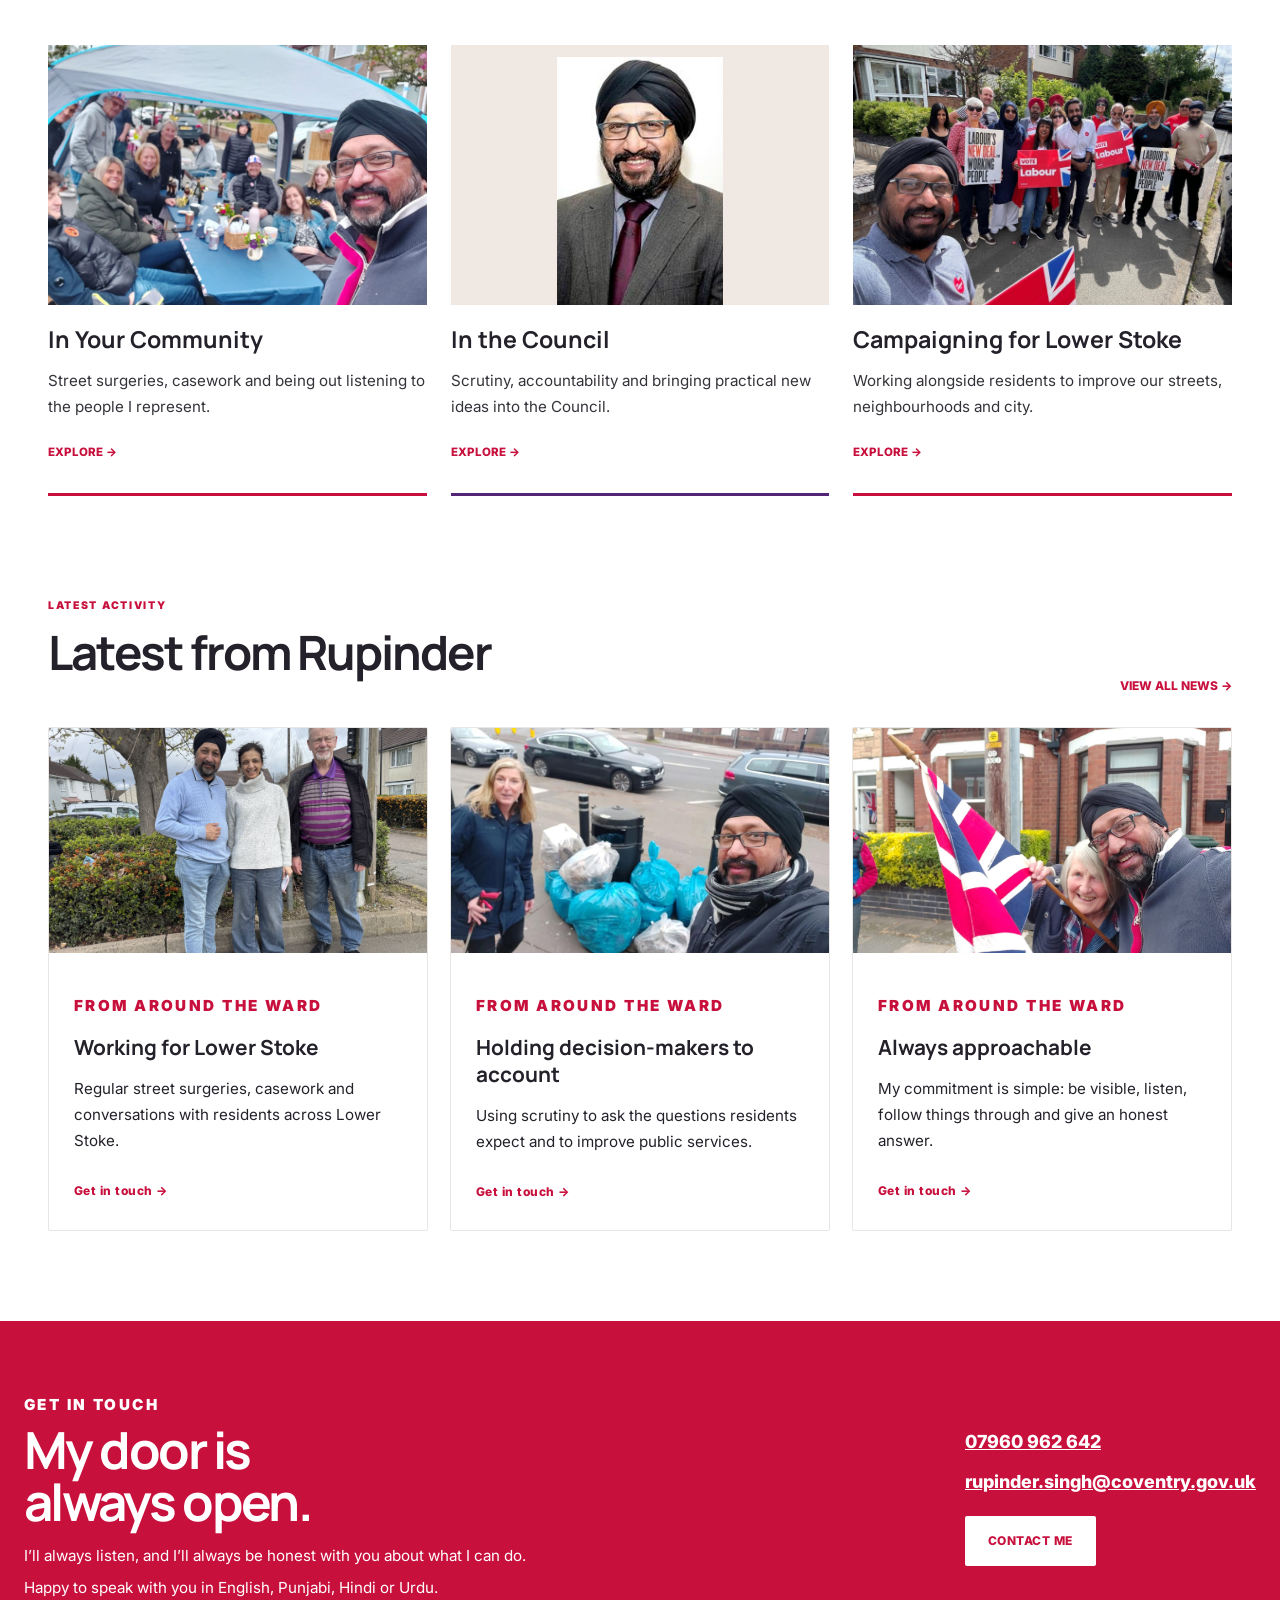
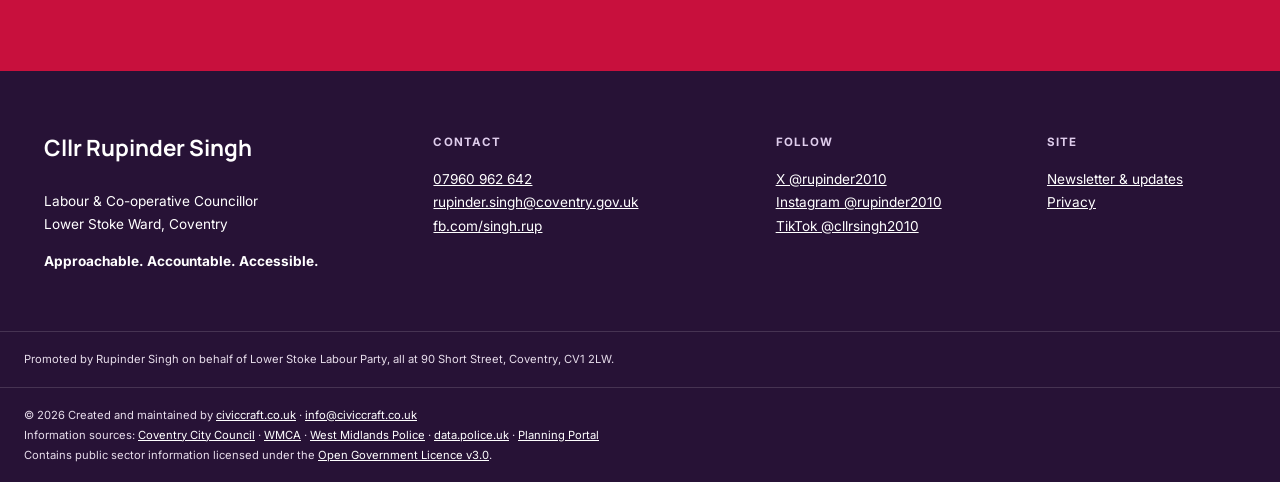
==== commit 4ddf2a9a: "Use AI street party image as homepage hero" ====
--- a/index.html
+++ b/index.html
@@ -1,2 +1,2 @@
 <!DOCTYPE html>
-<html lang="en"><head><meta charset="utf-8"/><meta content="width=device-width,initial-scale=1" name="viewport"/><title>Cllr Rupinder Singh | Lower Stoke, Coventry</title><meta content="Cllr Rupinder Singh, Labour &amp; Co-operative Councillor for Lower Stoke Ward, Coventry. Approachable. Accountable. Accessible." name="description"/><meta content="#e4003b" name="theme-color"/><meta content="Cllr Rupinder Singh" property="og:title"/><meta content="Labour &amp; Co-operative Councillor for Lower Stoke Ward, Coventry." property="og:description"/><meta content="website" property="og:type"/><meta content="images/hero/rupinder-community.jpg" property="og:image"/><meta content="summary_large_image" name="twitter:card"/><link href="data:image/svg+xml,&lt;svg xmlns=%22http://www.w3.org/2000/svg%22 viewBox=%220 0 100 100%22&gt;&lt;rect width=%22100%22 height=%22100%22 rx=%2215%22 fill=%22%23e4003b%22/&gt;&lt;text x=%2250%22 y=%2267%22 font-size=%2250%22 text-anchor=%22middle%22 fill=%22white%22 font-family=%22Arial%22&gt;RS&lt;/text&gt;&lt;/svg&gt;" rel="icon"/><link href="css/style.css" rel="stylesheet"/><link href="css/pages.css" rel="stylesheet"/><link href="css/redesign.css" rel="stylesheet"/></head><body data-current="index.html"><a class="skip-link" href="#main">Skip to content</a><header class="site-header"><a class="brand" href="index.html"><strong>Cllr Rupinder Singh</strong><span>LABOUR &amp; CO-OPERATIVE COUNCILLOR</span></a><button aria-controls="site-navigation" aria-label="Open navigation" class="menu">☰</button><nav id="site-navigation"><a data-page="index.html" href="index.html">Home</a><a data-page="about.html" href="about.html">About Me</a><a data-page="council.html" href="council.html">In the Council</a><a data-page="campaigns.html" href="campaigns.html">Campaigns</a><a data-page="community.html" href="community.html">Community</a><a data-page="news.html" href="news.html">News</a><a data-page="gallery.html" href="gallery.html">Gallery</a><a data-page="media.html" href="media.html">Media</a><a class="contact-btn" href="contact.html">CONTACT ME</a></nav></header><main id="main"><section class="hero"><img alt="Rupinder Singh with neighbours at a community gathering" decoding="async" src="images/hero/486462202_10212234889423274_8778222100285124512_n.jpg"/><div class="hero-shade"></div><div class="hero-copy"><p class="eyebrow">LOWER STOKE WARD · COVENTRY</p><h1>Cllr Rupinder Singh</h1><h2>Labour &amp; Co-operative Councillor</h2><p class="tagline">Approachable.<br/>Accountable.<br/><span>Accessible.</span></p><p>I live here, I work full-time, and I understand the pressures local families face. My promise is simple: you can always reach me, I will always listen, and I will always give you an honest answer.</p><div class="actions"><a class="primary" href="contact.html">GET IN TOUCH</a><a class="secondary" href="news.html#newsletter">READ LOCAL UPDATES</a></div></div></section><section class="stats"><div><b>10+</b><span>YEARS AS YOUR COUNCILLOR</span></div><div><b>10+</b><span>YEARS CO-OP REGIONAL SECRETARY</span></div><div><b>10+</b><span>YEARS UNION BRANCH SECRETARY</span></div><div><b>DAILY</b><span>LOWER STOKE NEWSLETTER</span></div><div><b>LOCAL</b><span>VISIBLE · ACCESSIBLE · ACCOUNTABLE</span></div></section><section class="section split"><div><p class="eyebrow red">PUBLIC SERVICE</p><h2>A councillor<br/>for everyone.</h2><p class="lead">It doesn't matter who you voted for, what you believe or where you're from. If you live here, I'm here for you.</p><p>For me, representation means being visible, listening carefully, following things through and speaking plainly. I can't promise to solve every problem, but I can promise that you will be heard and treated with respect.</p><a class="text-link" href="about.html">MY STORY &amp; VALUES →</a></div><figure class="portrait"><img alt="Portrait of Cllr Rupinder Singh" loading="lazy" src="images/about/bigpic.jpg"/><figcaption>Your councillor. Your neighbour.<br/><strong>Here for Lower Stoke.</strong></figcaption></figure></section><section class="section cards"><a class="feature" href="community.html"><img alt="Neighbours gathered at a community event" loading="lazy" src="images/hero/486462202_10212234889423274_8778222100285124512_n.jpg"/><h3>In Your Community</h3><p>Street surgeries, casework and being out listening to the people I represent.</p><span>EXPLORE →</span></a><a class="feature purple" href="council.html"><img alt="Rupinder Singh, Labour and Co-operative councillor" loading="lazy" src="images/about/bigpic.jpg"/><h3>In the Council</h3><p>Scrutiny, accountability and bringing practical new ideas into the Council.</p><span>EXPLORE →</span></a><a class="feature" href="campaigns.html"><img alt="Rupinder Singh with fellow campaigners" loading="lazy" src="images/campaigns/494102776_10212451913968752_4607790423036842564_n.jpg"/><h3>Campaigning for Lower Stoke</h3><p>Working alongside residents to improve our streets, neighbourhoods and city.</p><span>EXPLORE →</span></a></section><section class="section"><div class="section-head"><div><p class="eyebrow red">LATEST ACTIVITY</p><h2>Latest from Rupinder</h2></div><a href="news.html">VIEW ALL NEWS →</a></div><div class="news-grid" id="latest-news"></div></section><section class="open-door"><div><p class="eyebrow">GET IN TOUCH</p><h2>My door is<br/>always open.</h2><p>I’ll always listen, and I’ll always be honest with you about what I can do.</p><p>Happy to speak with you in English, Punjabi, Hindi or Urdu.</p></div><div><a href="tel:+447960962642">07960 962 642</a><a href="mailto:rupinder.singh@coventry.gov.uk">rupinder.singh@coventry.gov.uk</a><a class="white-btn" href="contact.html">CONTACT ME</a></div></section></main><footer><div class="footer-main"><div><h3>Cllr Rupinder Singh</h3><p>Labour &amp; Co-operative Councillor<br/>Lower Stoke Ward, Coventry</p><p><strong>Approachable. Accountable. Accessible.</strong></p></div><div><h4>Contact</h4><p><a href="tel:+447960962642">07960 962 642</a><br/><a href="mailto:rupinder.singh@coventry.gov.uk">rupinder.singh@coventry.gov.uk</a><br/><a href="https://www.facebook.com/singh.rup" rel="noopener" target="_blank">fb.com/singh.rup</a></p></div><div><h4>Follow</h4><p><a href="https://x.com/rupinder2010" rel="noopener" target="_blank">X @rupinder2010</a><br/><a href="https://www.instagram.com/rupinder2010" rel="noopener" target="_blank">Instagram @rupinder2010</a><br/><a href="https://www.tiktok.com/@cllrsingh2010" rel="noopener" target="_blank">TikTok @cllrsingh2010</a></p></div><div><h4>Site</h4><p><a href="news.html#newsletter">Newsletter & updates</a><br/><a href="privacy.html">Privacy</a></p></div></div><div class="imprint">Promoted by Rupinder Singh on behalf of Lower Stoke Labour Party, all at 90 Short Street, Coventry, CV1 2LW.</div><div class="credits">© 2026 Created and maintained by <a href="https://www.civiccraft.co.uk/" rel="noopener" target="_blank">civiccraft.co.uk</a> · <a href="mailto:info@civiccraft.co.uk">info@civiccraft.co.uk</a><br/>Information sources: <a href="https://www.coventry.gov.uk/" rel="noopener" target="_blank">Coventry City Council</a> · <a href="https://www.wmca.org.uk/" rel="noopener" target="_blank">WMCA</a> · <a href="https://www.westmidlands.police.uk/" rel="noopener" target="_blank">West Midlands Police</a> · <a href="https://data.police.uk/" rel="noopener" target="_blank">data.police.uk</a> · <a href="https://www.planningportal.co.uk/" rel="noopener" target="_blank">Planning Portal</a><br/>Contains public sector information licensed under the <a href="https://www.nationalarchives.gov.uk/doc/open-government-licence/version/3/" rel="noopener" target="_blank">Open Government Licence v3.0</a>.</div></footer><script src="js/content.js"></script><script src="js/main.js"></script></body></html>+<html lang="en"><head><meta charset="utf-8"/><meta content="width=device-width,initial-scale=1" name="viewport"/><title>Cllr Rupinder Singh | Lower Stoke, Coventry</title><meta content="Cllr Rupinder Singh, Labour &amp; Co-operative Councillor for Lower Stoke Ward, Coventry. Approachable. Accountable. Accessible." name="description"/><meta content="#e4003b" name="theme-color"/><meta content="Cllr Rupinder Singh" property="og:title"/><meta content="Labour &amp; Co-operative Councillor for Lower Stoke Ward, Coventry." property="og:description"/><meta content="website" property="og:type"/><meta content="images/hero/Streeet%20Party%20AI%20in%20Lower%20Stoke.png" property="og:image"/><meta content="summary_large_image" name="twitter:card"/><link href="data:image/svg+xml,&lt;svg xmlns=%22http://www.w3.org/2000/svg%22 viewBox=%220 0 100 100%22&gt;&lt;rect width=%22100%22 height=%22100%22 rx=%2215%22 fill=%22%23e4003b%22/&gt;&lt;text x=%2250%22 y=%2267%22 font-size=%2250%22 text-anchor=%22middle%22 fill=%22white%22 font-family=%22Arial%22&gt;RS&lt;/text&gt;&lt;/svg&gt;" rel="icon"/><link href="css/style.css?v=20261102-streetparty" rel="stylesheet"/><link href="css/pages.css?v=20261102-streetparty" rel="stylesheet"/><link href="css/redesign.css?v=20261102-streetparty" rel="stylesheet"/></head><body data-current="index.html"><a class="skip-link" href="#main">Skip to content</a><header class="site-header"><a class="brand" href="index.html"><strong>Cllr Rupinder Singh</strong><span>LABOUR &amp; CO-OPERATIVE COUNCILLOR</span></a><button aria-controls="site-navigation" aria-label="Open navigation" class="menu">☰</button><nav id="site-navigation"><a data-page="index.html" href="index.html">Home</a><a data-page="about.html" href="about.html">About Me</a><a data-page="council.html" href="council.html">In the Council</a><a data-page="campaigns.html" href="campaigns.html">Campaigns</a><a data-page="community.html" href="community.html">Community</a><a data-page="news.html" href="news.html">News</a><a data-page="gallery.html" href="gallery.html">Gallery</a><a data-page="media.html" href="media.html">Media</a><a class="contact-btn" href="contact.html">CONTACT ME</a></nav></header><main id="main"><section class="hero"><img alt="Illustrated street party scene representing community life in Lower Stoke" decoding="async" src="images/hero/Streeet%20Party%20AI%20in%20Lower%20Stoke.png"/><div class="hero-shade"></div><div class="hero-copy"><p class="eyebrow">LOWER STOKE WARD · COVENTRY</p><h1>Cllr Rupinder Singh</h1><h2>Labour &amp; Co-operative Councillor</h2><p class="tagline">Approachable.<br/>Accountable.<br/><span>Accessible.</span></p><p>I live here, I work full-time, and I understand the pressures local families face. My promise is simple: you can always reach me, I will always listen, and I will always give you an honest answer.</p><div class="actions"><a class="primary" href="contact.html">GET IN TOUCH</a><a class="secondary" href="news.html#newsletter">READ LOCAL UPDATES</a></div></div></section><section class="stats"><div><b>10+</b><span>YEARS AS YOUR COUNCILLOR</span></div><div><b>10+</b><span>YEARS CO-OP REGIONAL SECRETARY</span></div><div><b>10+</b><span>YEARS UNION BRANCH SECRETARY</span></div><div><b>DAILY</b><span>LOWER STOKE NEWSLETTER</span></div><div><b>LOCAL</b><span>VISIBLE · ACCESSIBLE · ACCOUNTABLE</span></div></section><section class="section split"><div><p class="eyebrow red">PUBLIC SERVICE</p><h2>A councillor<br/>for everyone.</h2><p class="lead">It doesn't matter who you voted for, what you believe or where you're from. If you live here, I'm here for you.</p><p>For me, representation means being visible, listening carefully, following things through and speaking plainly. I can't promise to solve every problem, but I can promise that you will be heard and treated with respect.</p><a class="text-link" href="about.html">MY STORY &amp; VALUES →</a></div><figure class="portrait"><img alt="Portrait of Cllr Rupinder Singh" loading="lazy" src="images/about/bigpic.jpg"/><figcaption>Your councillor. Your neighbour.<br/><strong>Here for Lower Stoke.</strong></figcaption></figure></section><section class="section cards"><a class="feature" href="community.html"><img alt="Neighbours gathered at a community event" loading="lazy" src="images/hero/486462202_10212234889423274_8778222100285124512_n.jpg"/><h3>In Your Community</h3><p>Street surgeries, casework and being out listening to the people I represent.</p><span>EXPLORE →</span></a><a class="feature purple" href="council.html"><img alt="Rupinder Singh, Labour and Co-operative councillor" loading="lazy" src="images/about/bigpic.jpg"/><h3>In the Council</h3><p>Scrutiny, accountability and bringing practical new ideas into the Council.</p><span>EXPLORE →</span></a><a class="feature" href="campaigns.html"><img alt="Rupinder Singh with fellow campaigners" loading="lazy" src="images/campaigns/494102776_10212451913968752_4607790423036842564_n.jpg"/><h3>Campaigning for Lower Stoke</h3><p>Working alongside residents to improve our streets, neighbourhoods and city.</p><span>EXPLORE →</span></a></section><section class="section"><div class="section-head"><div><p class="eyebrow red">LATEST ACTIVITY</p><h2>Latest from Rupinder</h2></div><a href="news.html">VIEW ALL NEWS →</a></div><div class="news-grid" id="latest-news"></div></section><section class="open-door"><div><p class="eyebrow">GET IN TOUCH</p><h2>My door is<br/>always open.</h2><p>I’ll always listen, and I’ll always be honest with you about what I can do.</p><p>Happy to speak with you in English, Punjabi, Hindi or Urdu.</p></div><div><a href="tel:+447960962642">07960 962 642</a><a href="mailto:rupinder.singh@coventry.gov.uk">rupinder.singh@coventry.gov.uk</a><a class="white-btn" href="contact.html">CONTACT ME</a></div></section></main><footer><div class="footer-main"><div><h3>Cllr Rupinder Singh</h3><p>Labour &amp; Co-operative Councillor<br/>Lower Stoke Ward, Coventry</p><p><strong>Approachable. Accountable. Accessible.</strong></p></div><div><h4>Contact</h4><p><a href="tel:+447960962642">07960 962 642</a><br/><a href="mailto:rupinder.singh@coventry.gov.uk">rupinder.singh@coventry.gov.uk</a><br/><a href="https://www.facebook.com/singh.rup" rel="noopener" target="_blank">fb.com/singh.rup</a></p></div><div><h4>Follow</h4><p><a href="https://x.com/rupinder2010" rel="noopener" target="_blank">X @rupinder2010</a><br/><a href="https://www.instagram.com/rupinder2010" rel="noopener" target="_blank">Instagram @rupinder2010</a><br/><a href="https://www.tiktok.com/@cllrsingh2010" rel="noopener" target="_blank">TikTok @cllrsingh2010</a></p></div><div><h4>Site</h4><p><a href="news.html#newsletter">Newsletter &amp; updates</a><br/><a href="privacy.html">Privacy</a></p></div></div><div class="imprint">Promoted by Rupinder Singh on behalf of Lower Stoke Labour Party, all at 90 Short Street, Coventry, CV1 2LW.</div><div class="credits">© 2026 Created and maintained by <a href="https://www.civiccraft.co.uk/" rel="noopener" target="_blank">civiccraft.co.uk</a> · <a href="mailto:info@civiccraft.co.uk">info@civiccraft.co.uk</a><br/>Information sources: <a href="https://www.coventry.gov.uk/" rel="noopener" target="_blank">Coventry City Council</a> · <a href="https://www.wmca.org.uk/" rel="noopener" target="_blank">WMCA</a> · <a href="https://www.westmidlands.police.uk/" rel="noopener" target="_blank">West Midlands Police</a> · <a href="https://data.police.uk/" rel="noopener" target="_blank">data.police.uk</a> · <a href="https://www.planningportal.co.uk/" rel="noopener" target="_blank">Planning Portal</a><br/>Contains public sector information licensed under the <a href="https://www.nationalarchives.gov.uk/doc/open-government-licence/version/3/" rel="noopener" target="_blank">Open Government Licence v3.0</a>.</div></footer><script src="js/content.js?v=20261102-streetparty"></script><script src="js/main.js?v=20261102-streetparty"></script></body></html>
